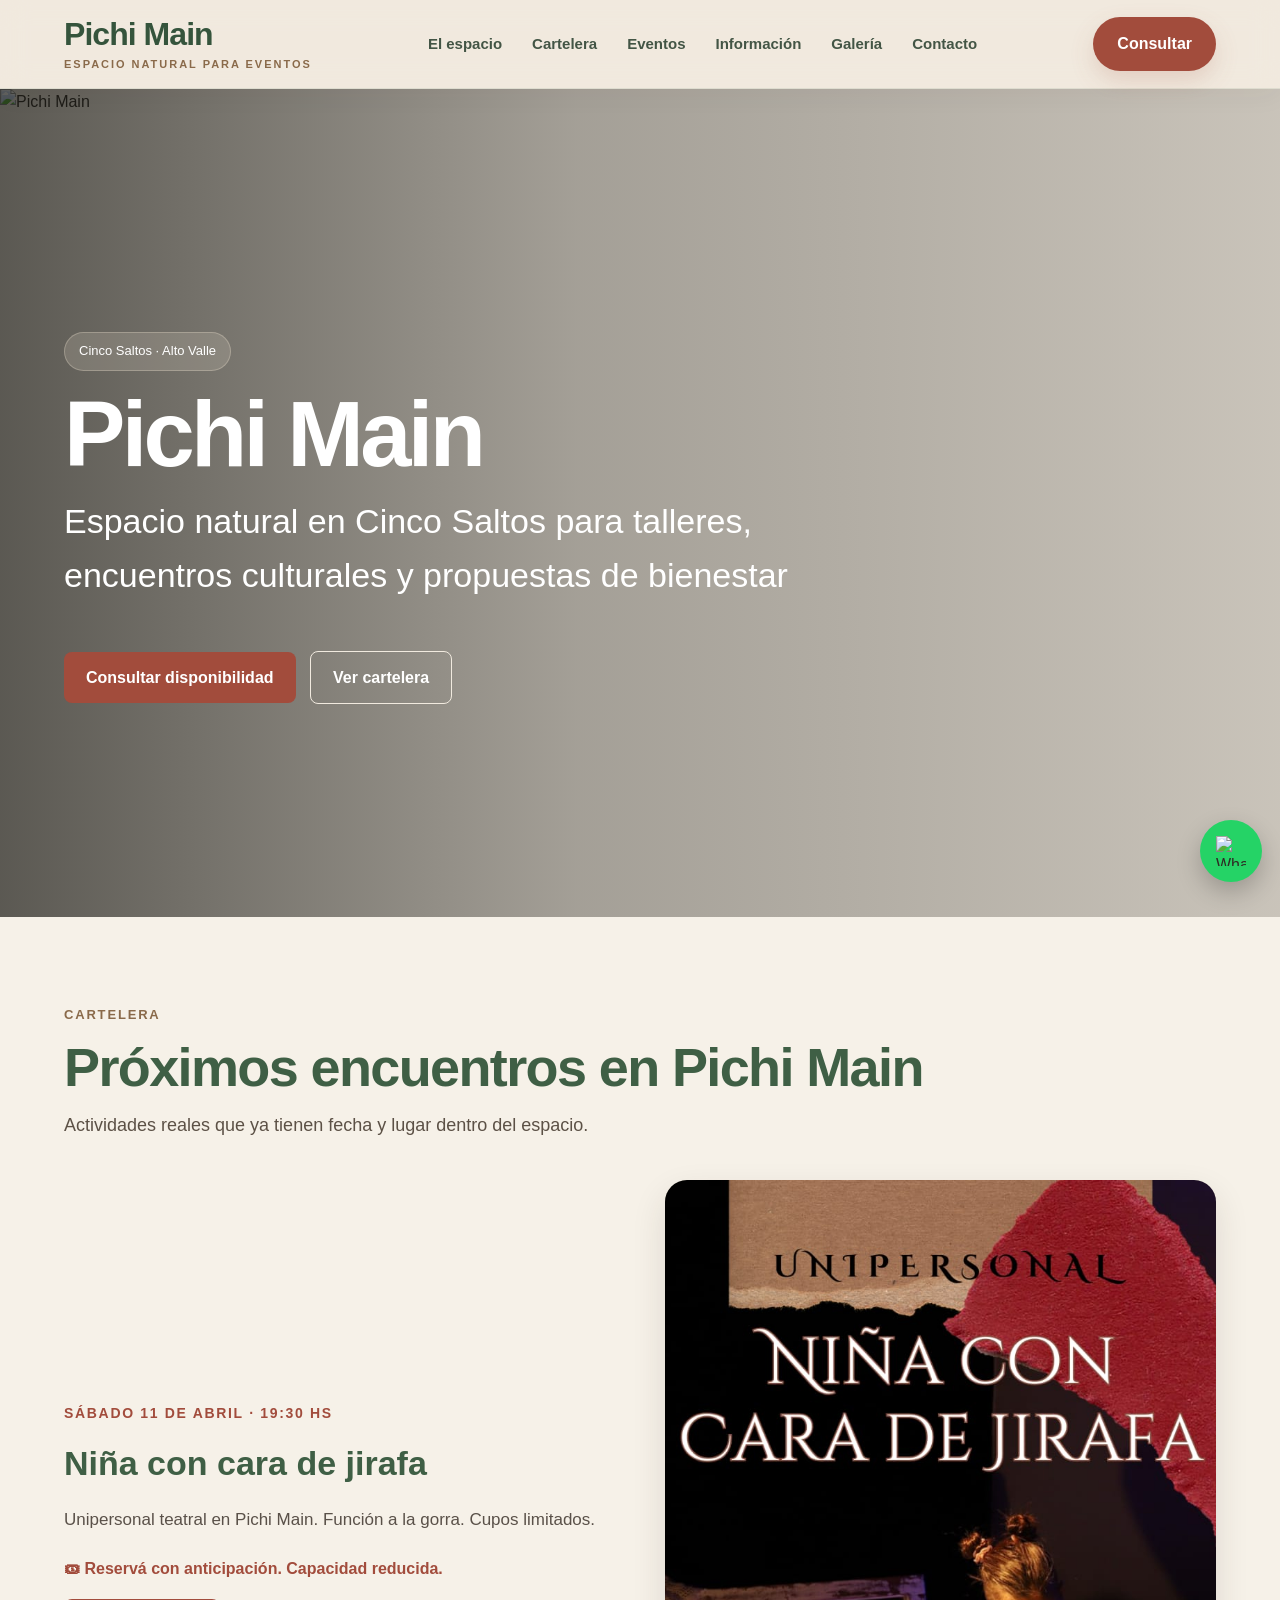
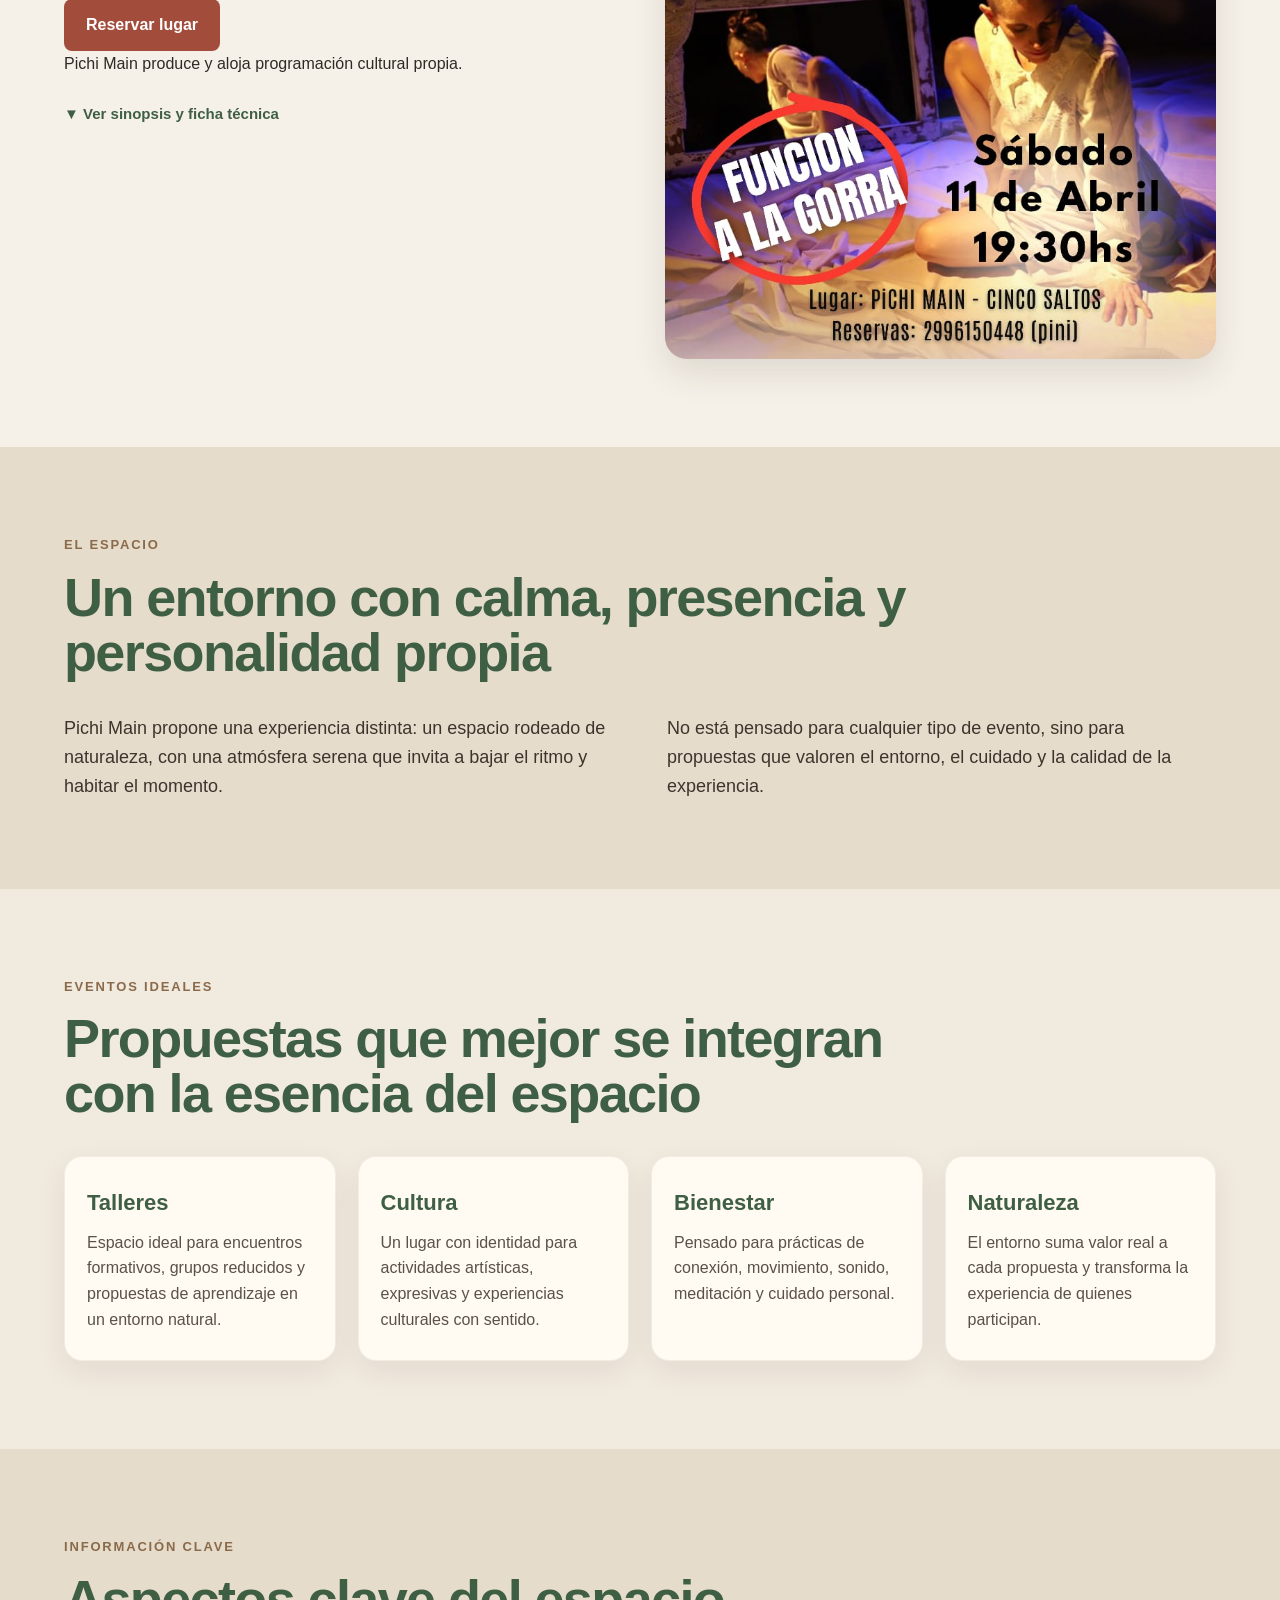
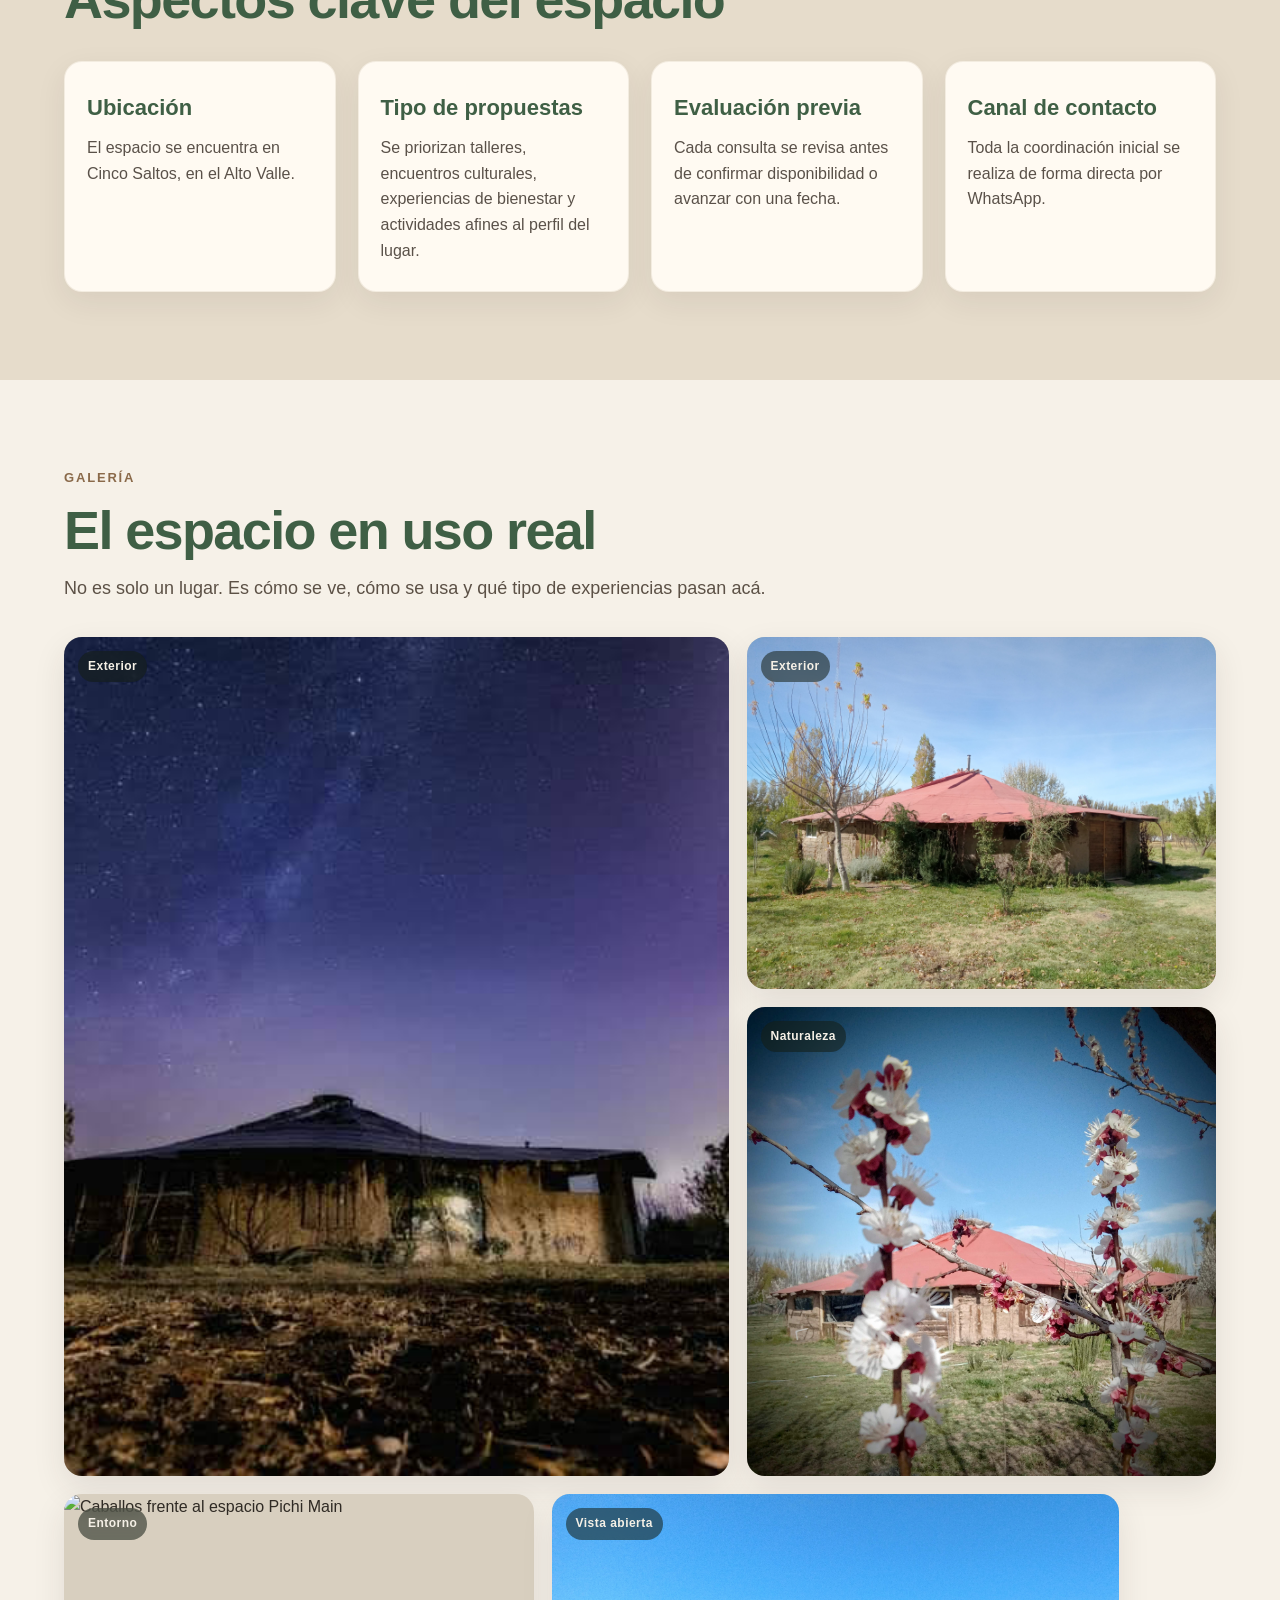
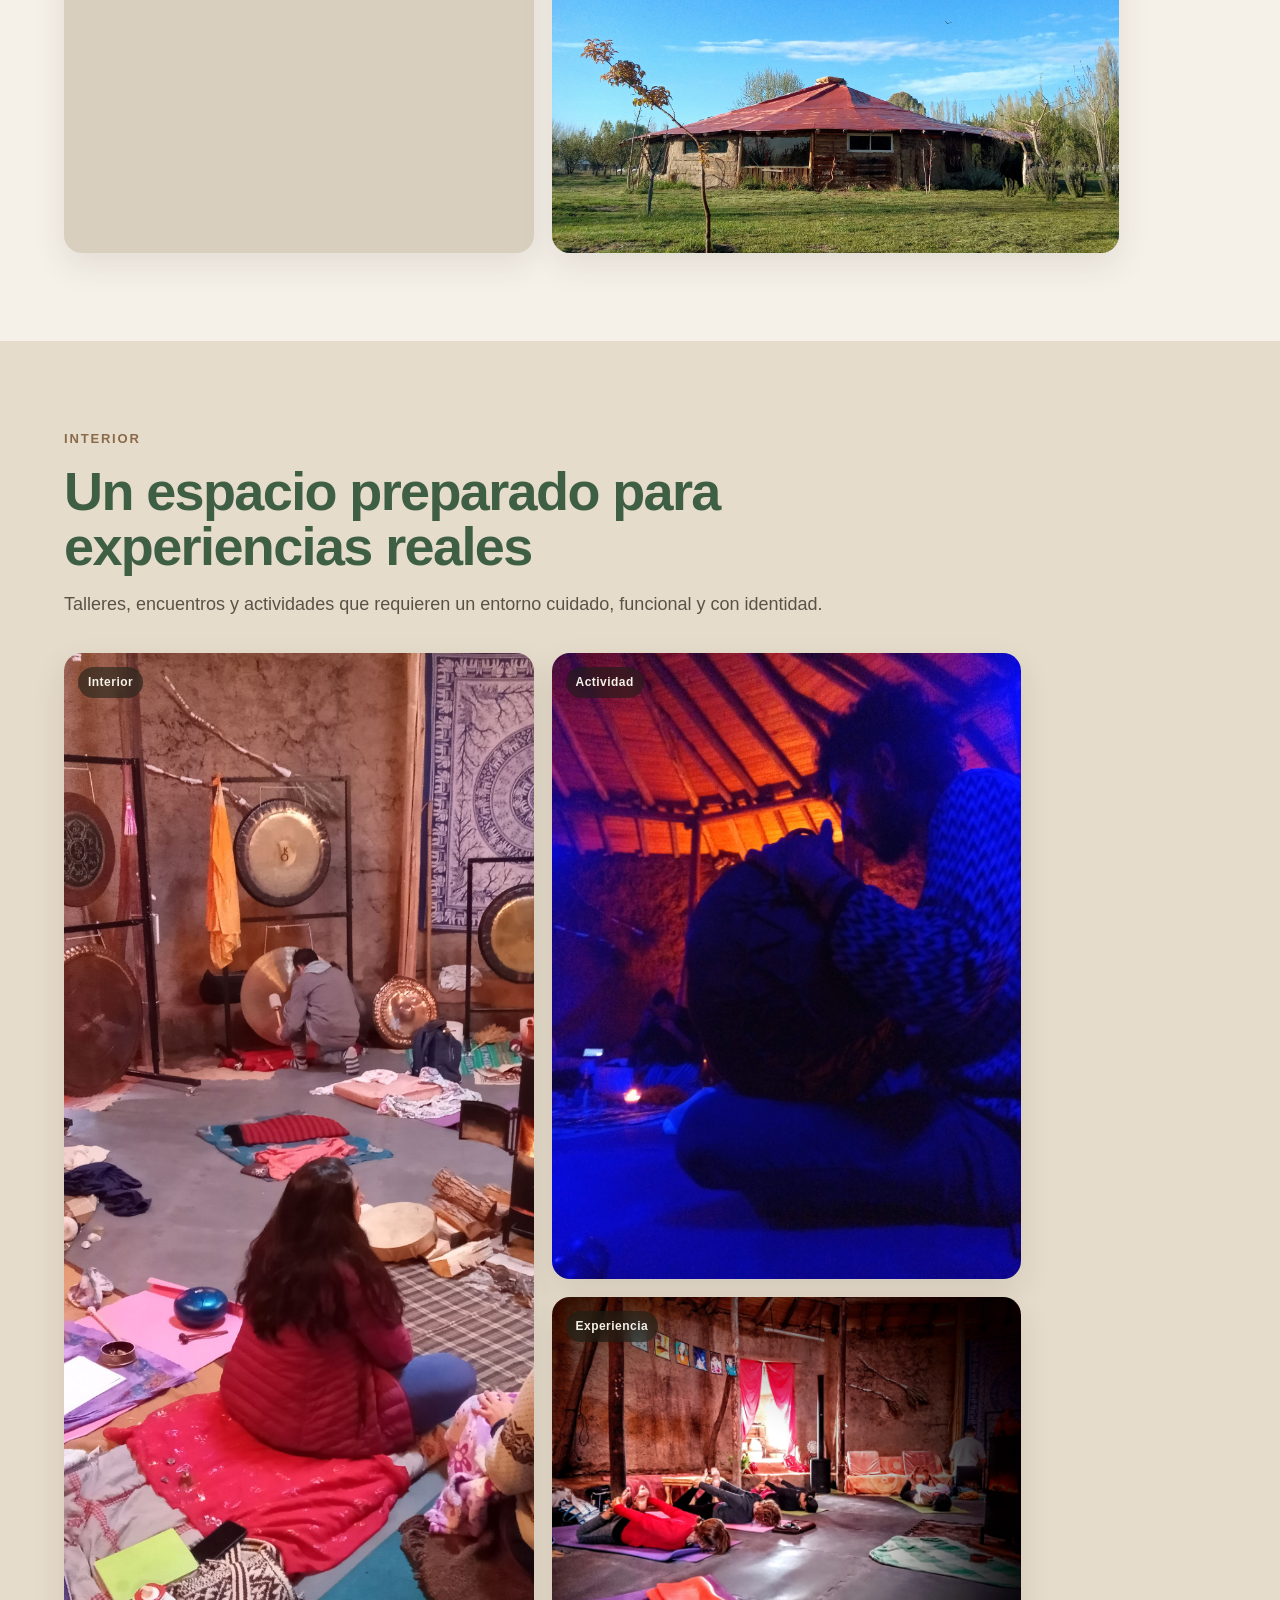
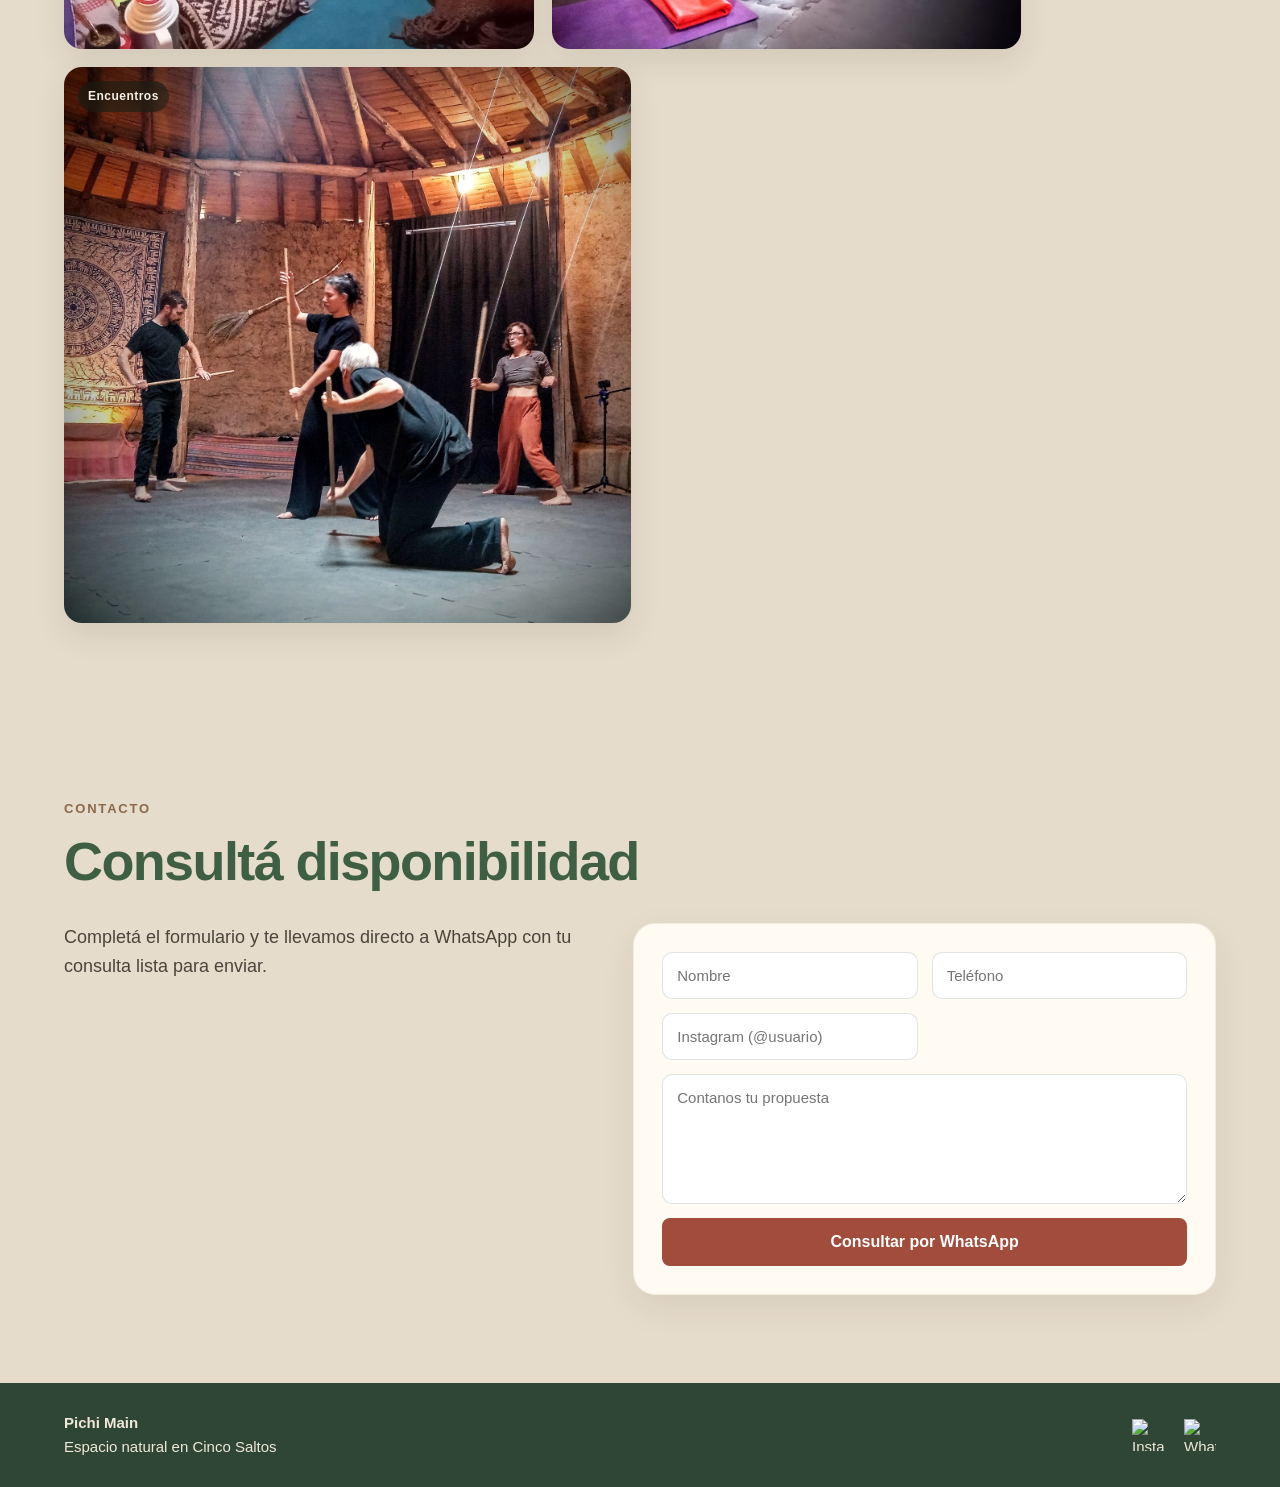
==== Pichi Web/index.html @ c2bfe23a "Add files via upload" ====
<!DOCTYPE html>
<html lang="es">
<head>
  <meta charset="UTF-8">
  <meta name="viewport" content="width=device-width, initial-scale=1.0">
  <title>Pichi Main | Espacio natural para eventos</title>
  <meta name="description" content="Pichi Main es un espacio natural en Cinco Saltos para talleres, encuentros culturales y propuestas de bienestar. Consultá disponibilidad por WhatsApp.">
  <link rel="stylesheet" href="style.css">
</head>
<body>

  <header class="nav">
    <div class="container nav-inner">
      <a href="#" class="brand-mark" aria-label="Ir al inicio de Pichi Main">
        <div class="logo">
          Pichi Main
          <span>Espacio natural para eventos</span>
        </div>
      </a>

      <nav class="menu">
        <a href="#espacio">El espacio</a>
        <a href="#cartelera">Cartelera</a>
        <a href="#eventos">Eventos</a>
        <a href="#info">Información</a>
        <a href="#galeria">Galería</a>
        <a href="#contacto">Contacto</a>
      </nav>

      <div class="nav-actions">
        <a href="#contacto" class="btn nav-cta">Consultar</a>

        <button class="menu-toggle" type="button" aria-label="Abrir menú" aria-expanded="false" aria-controls="mobileMenu">
          <span></span>
          <span></span>
          <span></span>
        </button>
      </div>
    </div>

    <div class="mobile-menu" id="mobileMenu">
      <div class="mobile-menu-inner container">
        <a href="#espacio">El espacio</a>
        <a href="#cartelera">Cartelera</a>
        <a href="#eventos">Eventos</a>
        <a href="#info">Información</a>
        <a href="#galeria">Galería</a>
        <a href="#contacto">Contacto</a>
        <a href="#contacto" class="mobile-menu-cta">Consultar disponibilidad</a>
      </div>
    </div>
  </header>

  <section class="hero-full">
    <img src="pics/pichi.jpg" alt="Pichi Main">
    <div class="hero-overlay"></div>

    <div class="hero-content container">
      <p class="hero-tag">Cinco Saltos · Alto Valle</p>
      <h1>Pichi Main</h1>
      <h2>Espacio natural en Cinco Saltos para talleres, encuentros culturales y propuestas de bienestar</h2>

      <div class="hero-buttons">
        <a href="#contacto" class="btn">Consultar disponibilidad</a>
        <a href="#cartelera" class="btn-outline">Ver cartelera</a>
      </div>
    </div>
  </section>

  <!-- CARTELERA -->

  <section id="cartelera" class="section section-gallery">
    <div class="container">
      <div class="section-head">
        <p class="eyebrow">Cartelera</p>
        <h2 class="section-title">Próximos encuentros en Pichi Main</h2>
        <p class="gallery-intro">
          Actividades reales que ya tienen fecha y lugar dentro del espacio.
        </p>
      </div>

      <div class="cartelera-evento">
        <div class="cartelera-info">

          <p class="cartelera-fecha">Sábado 11 de Abril · 19:30 hs</p>

          <h3 class="cartelera-titulo">
            Niña con cara de jirafa
          </h3>

          <p class="cartelera-descripcion">
            Unipersonal teatral en Pichi Main.
            Función a la gorra. Cupos limitados.
          </p>

          <p class="cartelera-urgencia">
            🎟 Reservá con anticipación. Capacidad reducida.
          </p>

          <a 
            href="https://wa.me/5492996150448?text=Hola%2C%20me%20gustar%C3%ADa%20reservar%20para%20la%20funci%C3%B3n%20de%20Ni%C3%B1a%20con%20cara%20de%20jirafa%20en%20Pichi%20Main%20el%2011%20de%20abril."
            target="_blank"
            class="btn btn-reserva"
          >
            Reservar lugar
          </a>

          <p class="cartelera-productor">
            Pichi Main produce y aloja programación cultural propia.
          </p>

          <div class="cartelera-extra">

            <button class="cartelera-toggle">
              ▼ Ver sinopsis y ficha técnica
            </button>

            <div class="cartelera-contenido">

              <p class="cartelera-frase">
                "Tengo cien espejos que son solo espejos, pero después tengo este espejo que él me regaló un día de lluvia y con este espejo puedo meter mi mano y dársela él"
              </p>

              <h4>Sinopsis</h4>
              <p>
                Ella recuerda. Recorre sus memorias de niñez y adolescencia. 
                Las palabras van tomando su cuerpo, los sentimientos se vuelven más profundos 
                y los hechos dolorosamente vivos.
              </p>

              <h4>Ficha técnica</h4>
              <ul>
                <li><strong>Actuación:</strong> Cintia Ullúa</li>
                <li><strong>Dramaturgia:</strong> Natalia Carmen Casielles</li>
                <li><strong>Dirección:</strong> Gustavo Urrutia</li>
                <li><strong>Diseño de maquillaje:</strong> María Lara Acosta</li>
                <li><strong>Fotografía:</strong> @wcastroveliz</li>
                <li><strong>Duración:</strong> 40 minutos</li>
                <li><strong>Género:</strong> Drama</li>
              </ul>

              <p class="cartelera-reconocimiento">
                Este espectáculo cuenta con el apoyo del Instituto Nacional del Teatro.
                Participó de la Fiesta del Teatro Rionegrino 2025 y del ciclo 
                La Escuela va al Teatro (Neuquén, 2024).
              </p>

            </div>
          </div>
        </div>

        <div class="cartelera-afiche">
          <img src="pics/nina-jirafa.jpeg" alt="Niña con cara de jirafa - Pichi Main">
        </div>
      </div>
    </div>
  </section>

  <!-- RESTO DEL SITIO SIN MODIFICACIONES -->

  <!-- (A partir de acá sigue EXACTAMENTE tu código original: espacio, eventos, info, galería, contacto, footer y scripts) -->

          
        </div>
      </div>
    </div>
  </section>

  <section id="espacio" class="section section-light">
    <div class="container">
      <div class="section-head">
        <p class="eyebrow">El espacio</p>
        <h2 class="section-title">Un entorno con calma, presencia y personalidad propia</h2>
      </div>

      <div class="two-col">
        <div>
          <p>
            Pichi Main propone una experiencia distinta: un espacio rodeado de naturaleza, con una atmósfera serena que invita a bajar el ritmo y habitar el momento.
          </p>
        </div>

        <div>
          <p>
            No está pensado para cualquier tipo de evento, sino para propuestas que valoren el entorno, el cuidado y la calidad de la experiencia.
          </p>
        </div>
      </div>
    </div>
  </section>

  <section id="eventos" class="section">
    <div class="container">
      <div class="section-head">
        <p class="eyebrow">Eventos ideales</p>
        <h2 class="section-title">Propuestas que mejor se integran con la esencia del espacio</h2>
      </div>

      <div class="cards">
        <div class="card">
          <h3>Talleres</h3>
          <p>Espacio ideal para encuentros formativos, grupos reducidos y propuestas de aprendizaje en un entorno natural.</p>
        </div>

        <div class="card">
          <h3>Cultura</h3>
          <p>Un lugar con identidad para actividades artísticas, expresivas y experiencias culturales con sentido.</p>
        </div>

        <div class="card">
          <h3>Bienestar</h3>
          <p>Pensado para prácticas de conexión, movimiento, sonido, meditación y cuidado personal.</p>
        </div>

        <div class="card">
          <h3>Naturaleza</h3>
          <p>El entorno suma valor real a cada propuesta y transforma la experiencia de quienes participan.</p>
        </div>
      </div>
    </div>
  </section>

  <section id="info" class="section section-light">
    <div class="container">
      <div class="section-head">
        <p class="eyebrow">Información clave</p>
        <h2 class="section-title">Aspectos clave del espacio</h2>
      </div>

      <div class="cards">
        <div class="card">
          <h3>Ubicación</h3>
          <p>El espacio se encuentra en Cinco Saltos, en el Alto Valle.</p>
        </div>

        <div class="card">
          <h3>Tipo de propuestas</h3>
          <p>Se priorizan talleres, encuentros culturales, experiencias de bienestar y actividades afines al perfil del lugar.</p>
        </div>

        <div class="card">
          <h3>Evaluación previa</h3>
          <p>Cada consulta se revisa antes de confirmar disponibilidad o avanzar con una fecha.</p>
        </div>

        <div class="card">
          <h3>Canal de contacto</h3>
          <p>Toda la coordinación inicial se realiza de forma directa por WhatsApp.</p>
        </div>
      </div>
    </div>
  </section>

  <section id="galeria" class="section section-gallery">
    <div class="container">
      <div class="section-head">
        <p class="eyebrow">Galería</p>
        <h2 class="section-title">El espacio en uso real</h2>
        <p class="gallery-intro">
          No es solo un lugar. Es cómo se ve, cómo se usa y qué tipo de experiencias pasan acá.
        </p>
      </div>

      <div class="gallery-grid">
        <figure class="gallery-item gallery-item-large">
          <span class="gallery-label">Exterior</span>
          <img src="pics/externanoche.jpg" alt="Vista nocturna de Pichi Main">
        </figure>

        <figure class="gallery-item">
          <span class="gallery-label">Exterior</span>
          <img src="pics/externalateral.jpg" alt="Vista exterior de día de Pichi Main">
        </figure>

        <figure class="gallery-item">
          <span class="gallery-label">Naturaleza</span>
          <img src="pics/externafloracion.jpg" alt="Flores y entorno natural de Pichi Main">
        </figure>

        <figure class="gallery-item">
          <span class="gallery-label">Entorno</span>
          <img src="pics/externacaballos.jpg" alt="Caballos frente al espacio Pichi Main">
        </figure>

        <figure class="gallery-item gallery-item-wide">
          <span class="gallery-label">Vista abierta</span>
          <img src="pics/externacielocentro.jpg" alt="Vista amplia exterior del espacio Pichi Main">
        </figure>
      </div>
    </div>
  </section>

  <section class="section section-light">
    <div class="container">
      <div class="section-head">
        <p class="eyebrow">Interior</p>
        <h2 class="section-title">Un espacio preparado para experiencias reales</h2>
        <p class="gallery-intro">
          Talleres, encuentros y actividades que requieren un entorno cuidado, funcional y con identidad.
        </p>
      </div>

      <div class="gallery-grid gallery-grid-interior">
        <figure class="gallery-item gallery-item-tall">
          <span class="gallery-label">Interior</span>
          <img src="pics/interiorgong.jpg" alt="Interior de Pichi Main con gong">
        </figure>

        <figure class="gallery-item">
          <span class="gallery-label">Actividad</span>
          <img src="pics/interiortambor.jpg" alt="Actividad grupal en el interior de Pichi Main">
        </figure>

        <figure class="gallery-item">
          <span class="gallery-label">Experiencia</span>
          <img src="pics/interioryoga.jpg" alt="Encuentro en el interior de Pichi Main">
        </figure>

        <figure class="gallery-item gallery-item-wide">
          <span class="gallery-label">Encuentros</span>
          <img src="pics/interiorteatro.jpg" alt="Actividad dentro de Pichi Main">
        </figure>
      </div>
    </div>
  </section>

  <section id="contacto" class="section section-light">
    <div class="container">
      <div class="section-head">
        <p class="eyebrow">Contacto</p>
        <h2 class="section-title">Consultá disponibilidad</h2>
      </div>

      <div class="form-section">
        <div class="form-text">
          <p>
            Completá el formulario y te llevamos directo a WhatsApp con tu consulta lista para enviar.
          </p>
        </div>

        <form id="form" class="contact-form">
          <input type="text" id="nombre" placeholder="Nombre" required>
          <input type="text" id="telefono" placeholder="Teléfono" required>
          <input type="text" id="instagram" placeholder="Instagram (@usuario)" required>

          <textarea id="mensaje" placeholder="Contanos tu propuesta" required></textarea>

          <button type="submit" class="btn btn-form">Consultar por WhatsApp</button>
        </form>
      </div>
    </div>
  </section>

  <footer class="footer">
    <div class="container footer-inner">
      <div>
        <strong>Pichi Main</strong><br>
        Espacio natural en Cinco Saltos
      </div>

      <div class="footer-icons">
        <a href="https://instagram.com/pichimain" target="_blank" rel="noopener noreferrer" aria-label="Instagram de Pichi Main">
          <img src="https://cdn-icons-png.flaticon.com/512/2111/2111463.png" alt="Instagram">
        </a>

        <a href="https://wa.me/5492996726460" target="_blank" rel="noopener noreferrer" aria-label="WhatsApp de Pichi Main">
          <img src="https://cdn-icons-png.flaticon.com/512/733/733585.png" alt="WhatsApp">
        </a>
      </div>
    </div>
  </footer>

  <a
    href="https://wa.me/5492996726460?text=Hola%2C%20quiero%20consultar%20disponibilidad%20de%20Pichi%20Main"
    class="whatsapp-float"
    target="_blank"
    rel="noopener noreferrer"
    aria-label="Abrir WhatsApp"
  >
    <img src="https://cdn-icons-png.flaticon.com/512/733/733585.png" alt="WhatsApp">
  </a>

  <script>
    const nav = document.querySelector(".nav");
    const menuToggle = document.querySelector(".menu-toggle");
    const mobileMenu = document.querySelector(".mobile-menu");
    const mobileLinks = document.querySelectorAll(".mobile-menu a");

    function closeMobileMenu() {
      document.body.classList.remove("menu-open");
      menuToggle.classList.remove("active");
      mobileMenu.classList.remove("open");
      menuToggle.setAttribute("aria-expanded", "false");
    }

    function openMobileMenu() {
      document.body.classList.add("menu-open");
      menuToggle.classList.add("active");
      mobileMenu.classList.add("open");
      menuToggle.setAttribute("aria-expanded", "true");
    }

    menuToggle.addEventListener("click", function() {
      if (mobileMenu.classList.contains("open")) {
        closeMobileMenu();
      } else {
        openMobileMenu();
      }
    });

    mobileLinks.forEach(link => {
      link.addEventListener("click", closeMobileMenu);
    });

    document.querySelectorAll('a[href^="#"]').forEach(anchor => {
      anchor.addEventListener("click", function(e) {
        const targetId = this.getAttribute("href");
        if (!targetId || targetId === "#") return;

        const target = document.querySelector(targetId);
        if (!target) return;

        e.preventDefault();

        const navHeight = nav ? nav.offsetHeight : 0;
        const extraOffset = 18;
        const targetPosition = target.getBoundingClientRect().top + window.pageYOffset - navHeight - extraOffset;

        window.scrollTo({
          top: targetPosition,
          behavior: "smooth"
        });
      });
    });

    window.addEventListener("resize", function() {
      if (window.innerWidth > 980) {
        closeMobileMenu();
      }
    });

    document.getElementById("form").addEventListener("submit", function(e) {
      e.preventDefault();

      const nombre = document.getElementById("nombre").value.trim();
      const telefono = document.getElementById("telefono").value.trim();
      const instagram = document.getElementById("instagram").value.trim();
      const mensaje = document.getElementById("mensaje").value.trim();

      if (instagram === "") {
        alert("El Instagram es obligatorio");
        return;
      }

      const data =
        "Hola, quiero consultar disponibilidad de Pichi Main.%0A%0A" +
        "Nombre: " + nombre + "%0A" +
        "Teléfono: " + telefono + "%0A" +
        "Instagram: " + instagram + "%0A" +
        "Propuesta: " + mensaje;

      window.open("https://wa.me/5492996726460?text=" + data, "_blank");
    });
    
  </script>
<script>
  const toggle = document.querySelector(".cartelera-toggle");
  const contenido = document.querySelector(".cartelera-contenido");

  toggle.addEventListener("click", function() {
    if (contenido.style.display === "block") {
      contenido.style.display = "none";
      toggle.textContent = "▼ Ver sinopsis y ficha técnica";
    } else {
      contenido.style.display = "block";
      toggle.textContent = "▲ Ocultar información";
    }
  });
</script>
</body>
</html>
---- Pichi Web/style.css ----
* {
  margin: 0;
  padding: 0;
  box-sizing: border-box;
}

html {
  scroll-behavior: auto;
}

body {
  font-family: Arial, Helvetica, sans-serif;
  background-color: #f1eadf;
  color: #2f2a24;
  line-height: 1.6;
}

body.menu-open {
  overflow: hidden;
}

img {
  max-width: 100%;
  display: block;
}

a {
  text-decoration: none;
  color: inherit;
}

section[id] {
  scroll-margin-top: 110px;
}

.container {
  width: 90%;
  max-width: 1180px;
  margin: 0 auto;
}

.nav {
  position: sticky;
  top: 0;
  z-index: 1000;
  background: rgba(241, 234, 223, 0.82);
  backdrop-filter: blur(14px);
  border-bottom: 1px solid rgba(63, 95, 69, 0.10);
  box-shadow: 0 8px 24px rgba(47, 42, 36, 0.04);
}

.nav-inner {
  min-height: 88px;
  display: grid;
  grid-template-columns: auto 1fr auto;
  align-items: center;
  gap: 32px;
}

.brand-mark {
  display: inline-flex;
  align-items: center;
}

.logo {
  font-size: 32px;
  font-weight: 700;
  color: #35543c;
  line-height: 0.96;
  letter-spacing: -0.03em;
}

.logo span {
  display: block;
  font-size: 11px;
  color: #8a6a4a;
  font-weight: 600;
  margin-top: 9px;
  letter-spacing: 0.18em;
  text-transform: uppercase;
}

.menu {
  display: flex;
  justify-content: center;
  gap: 30px;
  font-size: 15px;
  font-weight: 600;
  color: #435545;
}

.menu a {
  position: relative;
  padding: 8px 0;
  transition: color 0.2s ease;
}

.menu a::after {
  content: "";
  position: absolute;
  left: 0;
  bottom: -2px;
  width: 100%;
  height: 2px;
  background: #a24c3c;
  transform: scaleX(0);
  transform-origin: center;
  transition: transform 0.22s ease;
}

.menu a:hover {
  color: #a24c3c;
}

.menu a:hover::after {
  transform: scaleX(1);
}

.nav-actions {
  display: flex;
  align-items: center;
  gap: 14px;
}

.btn {
  display: inline-block;
  background: #a24c3c;
  color: #ffffff;
  padding: 13px 22px;
  border-radius: 8px;
  font-weight: 700;
  transition: 0.25s ease;
}

.btn:hover {
  background: #8d4032;
}

.nav-cta {
  padding: 14px 24px;
  border-radius: 999px;
  box-shadow: 0 10px 24px rgba(162, 76, 60, 0.18);
}

.menu-toggle {
  display: none;
  width: 48px;
  height: 48px;
  border: 1px solid rgba(63, 95, 69, 0.14);
  background: rgba(255, 250, 242, 0.8);
  border-radius: 14px;
  cursor: pointer;
  padding: 0;
  align-items: center;
  justify-content: center;
  flex-direction: column;
  gap: 5px;
}

.menu-toggle span {
  width: 20px;
  height: 2px;
  background: #35543c;
  border-radius: 999px;
  transition: transform 0.22s ease, opacity 0.22s ease;
}

.menu-toggle.active span:nth-child(1) {
  transform: translateY(7px) rotate(45deg);
}

.menu-toggle.active span:nth-child(2) {
  opacity: 0;
}

.menu-toggle.active span:nth-child(3) {
  transform: translateY(-7px) rotate(-45deg);
}

.mobile-menu {
  display: none;
}

.hero-full {
  position: relative;
  min-height: 92vh;
  display: flex;
  align-items: stretch;
  overflow: hidden;
}

.hero-full img {
  position: absolute;
  inset: 0;
  width: 100%;
  height: 100%;
  object-fit: cover;
}

.hero-overlay {
  position: absolute;
  inset: 0;
  background:
    linear-gradient(90deg, rgba(20, 20, 16, 0.68) 0%, rgba(20, 20, 16, 0.35) 45%, rgba(20, 20, 16, 0.18) 100%);
}

.hero-content {
  position: relative;
  z-index: 2;
  display: flex;
  flex-direction: column;
  justify-content: center;
  padding: 120px 0 90px;
  color: #ffffff;
}

.hero-tag {
  display: inline-block;
  background: rgba(230, 220, 203, 0.18);
  border: 1px solid rgba(230, 220, 203, 0.32);
  padding: 8px 14px;
  border-radius: 999px;
  font-size: 13px;
  margin-bottom: 20px;
  max-width: fit-content;
}

.hero-content h1 {
  font-size: clamp(48px, 9vw, 92px);
  line-height: 0.95;
  margin-bottom: 16px;
  letter-spacing: -0.04em;
}

.hero-content h2 {
  font-size: clamp(22px, 3.5vw, 34px);
  font-weight: 500;
  max-width: 760px;
  margin-bottom: 18px;
}

.hero-buttons {
  margin-top: 30px;
}

.btn-outline {
  display: inline-block;
  border: 1.5px solid #f1eadf;
  color: #ffffff;
  padding: 13px 22px;
  border-radius: 8px;
  font-weight: 700;
  transition: 0.25s ease;
  margin-left: 10px;
}

.btn-outline:hover {
  background: rgba(255, 255, 255, 0.12);
}

.section {
  padding: 88px 0;
}

.section-light {
  background: #e6dccb;
}

.section-gallery {
  background: #f6f1e8;
}

.section-head {
  margin-bottom: 34px;
}

.eyebrow {
  color: #8a6a4a;
  font-size: 13px;
  font-weight: 700;
  text-transform: uppercase;
  letter-spacing: 0.14em;
  margin-bottom: 14px;
}

.section-title {
  font-size: clamp(32px, 5vw, 54px);
  line-height: 1.02;
  letter-spacing: -0.03em;
  color: #3f5f45;
  max-width: 900px;
}

.two-col {
  display: grid;
  grid-template-columns: 1fr 1fr;
  gap: 54px;
  align-items: start;
}

.two-col p {
  font-size: 18px;
  color: #3f342d;
}

.gallery-intro {
  max-width: 820px;
  font-size: 18px;
  color: #5c5146;
  margin-top: 16px;
}

.cards {
  display: grid;
  grid-template-columns: repeat(4, 1fr);
  gap: 22px;
}

.card {
  background: #fffaf2;
  border-radius: 18px;
  padding: 28px 22px;
  box-shadow: 0 10px 30px rgba(47, 42, 36, 0.08);
  border: 1px solid rgba(138, 106, 74, 0.10);
}

.card h3 {
  font-size: 22px;
  color: #3f5f45;
  margin-bottom: 10px;
}

.card p {
  color: #5a5149;
  font-size: 16px;
}

.gallery-grid {
  display: grid;
  grid-template-columns: repeat(12, 1fr);
  gap: 18px;
}

.gallery-item {
  position: relative;
  overflow: hidden;
  border-radius: 18px;
  background: #d8cfbf;
  box-shadow: 0 12px 32px rgba(47, 42, 36, 0.10);
}

.gallery-item img {
  width: 100%;
  height: 100%;
  object-fit: cover;
  transition: transform 0.4s ease, filter 0.3s ease;
}

.gallery-item:hover img {
  transform: scale(1.05);
  filter: brightness(0.85);
}

.gallery-item::after {
  content: "";
  position: absolute;
  inset: 0;
  background: linear-gradient(180deg, rgba(0, 0, 0, 0) 40%, rgba(0, 0, 0, 0.25) 100%);
  opacity: 0;
  transition: opacity 0.3s ease;
}

.gallery-item:hover::after {
  opacity: 1;
}

.gallery-label {
  position: absolute;
  top: 14px;
  left: 14px;
  background: rgba(20, 30, 20, 0.55);
  backdrop-filter: blur(6px);
  color: #f5f0e6;
  font-size: 12px;
  font-weight: 600;
  padding: 6px 10px;
  border-radius: 999px;
  letter-spacing: 0.04em;
  z-index: 2;
}

.gallery-item-large {
  grid-column: span 7;
  grid-row: span 2;
  min-height: 520px;
}

.gallery-item-wide {
  grid-column: span 6;
  min-height: 280px;
}

.gallery-item-tall {
  grid-column: span 5;
  grid-row: span 2;
  min-height: 520px;
}

.gallery-grid > .gallery-item:not(.gallery-item-large):not(.gallery-item-wide):not(.gallery-item-tall) {
  grid-column: span 5;
  min-height: 250px;
}

.form-section {
  display: grid;
  grid-template-columns: 0.95fr 1.05fr;
  gap: 42px;
  align-items: start;
}

.form-text p {
  font-size: 18px;
  color: #4c433b;
}

.contact-form {
  background: #fffaf2;
  padding: 28px;
  border-radius: 22px;
  box-shadow: 0 12px 34px rgba(47, 42, 36, 0.08);
  border: 1px solid rgba(138, 106, 74, 0.10);
  display: grid;
  grid-template-columns: 1fr 1fr;
  gap: 14px;
}

.contact-form input,
.contact-form textarea {
  width: 100%;
  border: 1px solid rgba(63, 95, 69, 0.16);
  background: #ffffff;
  color: #2f2a24;
  border-radius: 10px;
  padding: 14px 14px;
  font-size: 15px;
  font-family: inherit;
  outline: none;
}

.contact-form input:focus,
.contact-form textarea:focus {
  border-color: #a24c3c;
}

.contact-form textarea {
  min-height: 130px;
  resize: vertical;
  grid-column: 1 / -1;
}

.btn-form {
  border: none;
  cursor: pointer;
  grid-column: 1 / -1;
  width: 100%;
  padding: 15px 20px;
  font-size: 16px;
}

.footer {
  background: #2f4634;
  color: #f0e8d9;
  padding: 28px 0;
}

.footer-inner {
  display: flex;
  justify-content: space-between;
  gap: 24px;
  font-size: 15px;
}

.footer-icons {
  display: flex;
  gap: 20px;
  align-items: center;
}

.footer-icons img {
  width: 32px;
  height: 32px;
  transition: 0.2s;
}

.footer-icons img:hover {
  transform: scale(1.1);
}

.whatsapp-float {
  position: fixed;
  right: 18px;
  bottom: 18px;
  width: 62px;
  height: 62px;
  border-radius: 50%;
  background: #25d366;
  display: flex;
  align-items: center;
  justify-content: center;
  box-shadow: 0 10px 25px rgba(0, 0, 0, 0.22);
  z-index: 1200;
  transition: transform 0.2s ease, box-shadow 0.2s ease;
}

.whatsapp-float:hover {
  transform: scale(1.08);
  box-shadow: 0 14px 30px rgba(0, 0, 0, 0.28);
}

.whatsapp-float img {
  width: 30px;
  height: 30px;
}

@media (max-width: 980px) {
  .nav-inner {
    grid-template-columns: 1fr auto;
    min-height: 84px;
    gap: 20px;
  }

  .menu {
    display: none;
  }

  .menu-toggle {
    display: inline-flex;
  }

  .mobile-menu {
    display: block;
    max-height: 0;
    overflow: hidden;
    background: linear-gradient(180deg, rgba(246, 241, 232, 0.99) 0%, rgba(230, 220, 203, 0.99) 100%);
    border-top: 1px solid rgba(63, 95, 69, 0.08);
    transition: max-height 0.28s ease;
  }

  .mobile-menu.open {
    max-height: 420px;
  }

  .mobile-menu-inner {
    padding: 18px 0 24px;
    display: grid;
    gap: 10px;
  }

  .mobile-menu a {
    font-size: 17px;
    font-weight: 600;
    color: #3f5f45;
    padding: 12px 0;
    border-bottom: 1px solid rgba(138, 106, 74, 0.12);
  }

  .mobile-menu .mobile-menu-cta {
    display: block;
    margin-top: 18px;
    padding: 18px 20px;
    border: none;
    border-radius: 18px;
    background: #35543c;
    color: #f7f2e8;
    text-align: center;
    font-size: 17px;
    font-weight: 700;
    line-height: 1.2;
    letter-spacing: 0.01em;
    box-shadow: 0 12px 28px rgba(53, 84, 60, 0.24);
  }

  .mobile-menu .mobile-menu-cta:hover {
    background: #2f4634;
    color: #f7f2e8;
  }

  .two-col,
  .form-section {
    grid-template-columns: 1fr;
  }

  .cards {
    grid-template-columns: 1fr 1fr;
  }

  .hero-content {
    padding: 110px 0 80px;
  }

  .gallery-grid {
    grid-template-columns: repeat(2, 1fr);
  }

  .gallery-item,
  .gallery-item-large,
  .gallery-item-wide,
  .gallery-item-tall,
  .gallery-grid > .gallery-item:not(.gallery-item-large):not(.gallery-item-wide):not(.gallery-item-tall) {
    grid-column: span 1;
    grid-row: span 1;
    min-height: 280px;
  }
}

@media (max-width: 680px) {
  section[id] {
    scroll-margin-top: 92px;
  }

  .nav {
    background: rgba(241, 234, 223, 0.9);
  }

  .nav-inner {
    min-height: 76px;
    grid-template-columns: 1fr auto;
    gap: 16px;
  }

  .logo {
    font-size: 26px;
  }

  .logo span {
    font-size: 10px;
    letter-spacing: 0.14em;
    margin-top: 7px;
  }

  .nav-cta {
    display: none;
  }

  .menu-toggle {
    width: 46px;
    height: 46px;
    border-radius: 12px;
  }

  .btn {
    padding: 12px 18px;
  }

  .btn-outline {
    margin-left: 0;
    margin-top: 10px;
  }

  .hero-full {
    min-height: 88vh;
  }

  .hero-overlay {
    background:
      linear-gradient(180deg, rgba(20, 20, 16, 0.55) 0%, rgba(20, 20, 16, 0.45) 45%, rgba(20, 20, 16, 0.62) 100%);
  }

  .hero-content {
    padding: 120px 0 60px;
  }

  .section {
    padding: 68px 0;
  }

  .section-head {
    margin-bottom: 28px;
  }

  .cards,
  .contact-form,
  .gallery-grid {
    grid-template-columns: 1fr;
  }

  .footer-inner {
    flex-direction: column;
  }

  .whatsapp-float {
    width: 58px;
    height: 58px;
    right: 14px;
    bottom: 14px;
  }

  .whatsapp-float img {
    width: 28px;
    height: 28px;
  }

  .gallery-item,
  .gallery-item-large,
  .gallery-item-wide,
  .gallery-item-tall,
  .gallery-grid > .gallery-item:not(.gallery-item-large):not(.gallery-item-wide):not(.gallery-item-tall) {
    min-height: 240px;
  }
}
/* =========================
   CARTELERA
========================= */

.cartelera-evento {
  display: grid;
  grid-template-columns: 1fr 1fr;
  gap: 50px;
  align-items: center;
  margin-top: 40px;
}

.cartelera-fecha {
  font-size: 14px;
  font-weight: 700;
  color: #a24c3c;
  margin-bottom: 12px;
  letter-spacing: 0.12em;
  text-transform: uppercase;
}

.cartelera-titulo {
  font-size: 34px;
  color: #3f5f45;
  margin-bottom: 16px;
}

.cartelera-descripcion {
  font-size: 17px;
  color: #5a5149;
  margin-bottom: 22px;
}

.cartelera-afiche {
  background: #d8cfbf;
  border-radius: 22px;
  min-height: 360px;
  display: flex;
  align-items: center;
  justify-content: center;
  overflow: hidden;
  box-shadow: 0 14px 34px rgba(47, 42, 36, 0.12);
}

.cartelera-afiche img {
  width: 100%;
  height: 100%;
  object-fit: cover;
}

.cartelera-placeholder {
  color: #6b6156;
  font-weight: 600;
  font-size: 15px;
  letter-spacing: 0.08em;
}

/* Responsive cartelera */

@media (max-width: 980px) {
  .cartelera-evento {
    grid-template-columns: 1fr;
  }
}

@media (max-width: 680px) {
  .cartelera-afiche {
    min-height: 280px;
  }
}
/* =========================
   MEJORAS CARTELERA
========================= */

.cartelera-urgencia {
  margin-bottom: 18px;
  font-weight: 700;
  color: #a24c3c;
}

/* Animación suave */

.cartelera-evento {
  opacity: 0;
  transform: translateY(30px);
  animation: carteleraFade 0.6s ease forwards;
  animation-delay: 0.2s;
}

@keyframes carteleraFade {
  to {
    opacity: 1;
    transform: translateY(0);
  }
}

/* Mobile: afiche primero */

@media (max-width: 980px) {
  .cartelera-evento {
    display: flex;
    flex-direction: column;
  }

  .cartelera-afiche {
    order: -1;
    margin-bottom: 25px;
  }
}
/* =========================
   CARTELERA EXTRA
========================= */

.cartelera-extra {
  margin-top: 25px;
}

.cartelera-toggle {
  background: none;
  border: none;
  color: #3f5f45;
  font-weight: 700;
  cursor: pointer;
  font-size: 15px;
  padding: 0;
  margin-bottom: 15px;
}

.cartelera-toggle:hover {
  color: #a24c3c;
}

.cartelera-contenido {
  display: none;
  margin-top: 10px;
  color: #4c433b;
  font-size: 15px;
  line-height: 1.6;
}

.cartelera-contenido h4 {
  margin-top: 20px;
  margin-bottom: 8px;
  color: #3f5f45;
}

.cartelera-contenido ul {
  padding-left: 18px;
  margin-bottom: 12px;
}

.cartelera-frase {
  font-style: italic;
  margin-bottom: 15px;
  color: #5a5149;
}

.cartelera-reconocimiento {
  margin-top: 15px;
  font-size: 14px;
  color: #6b6156;
}
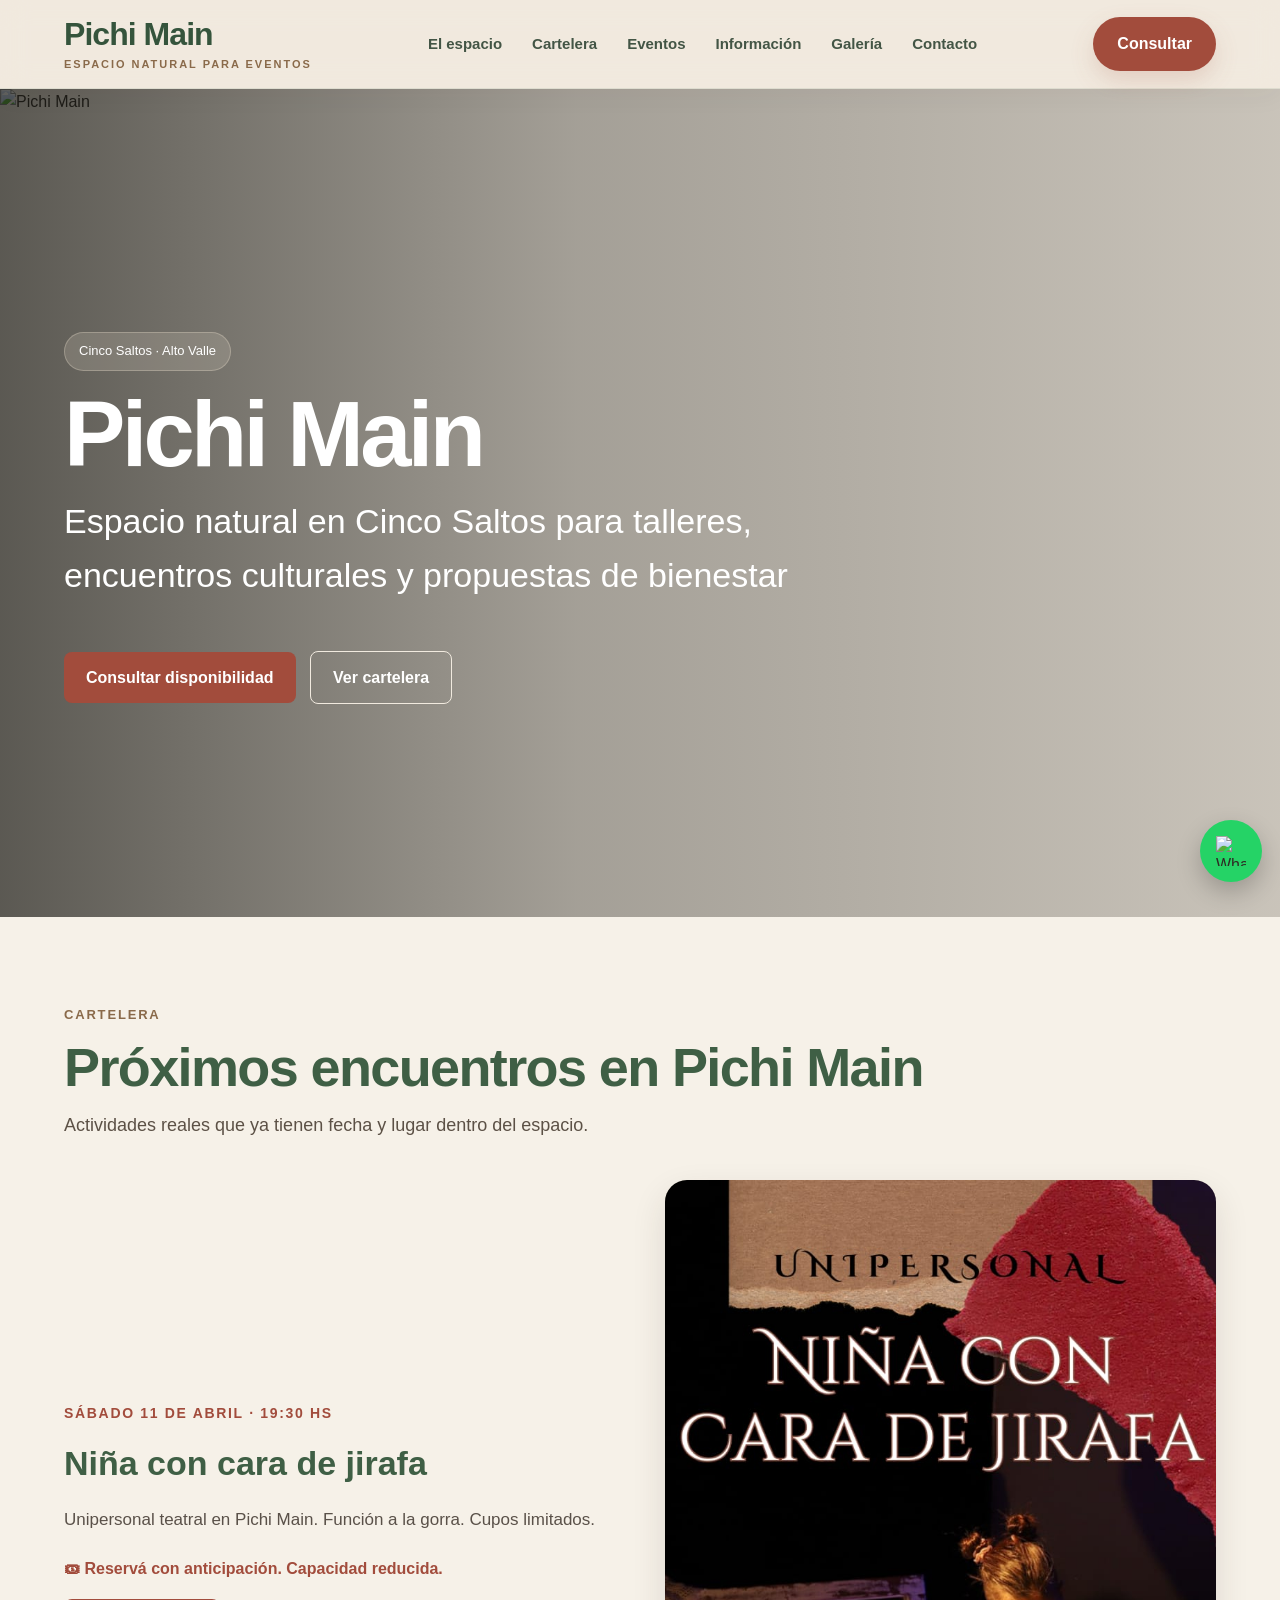
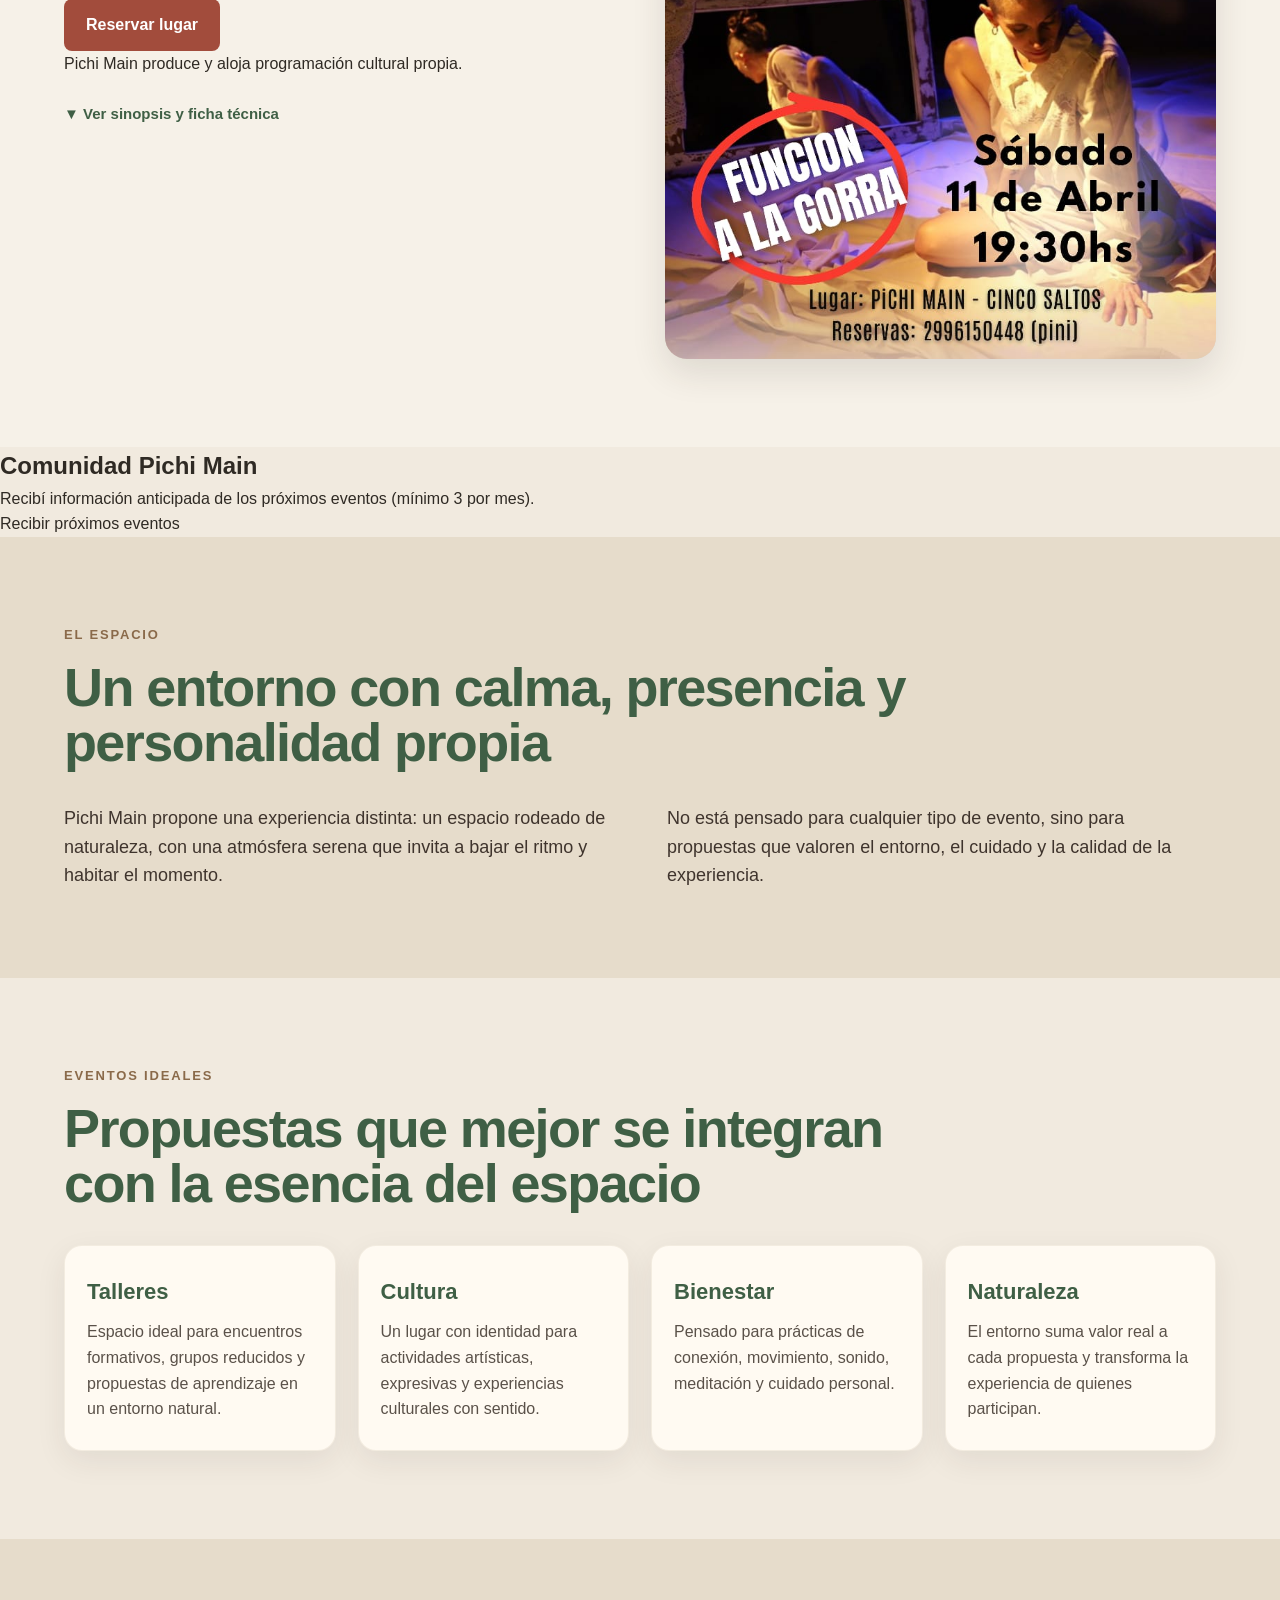
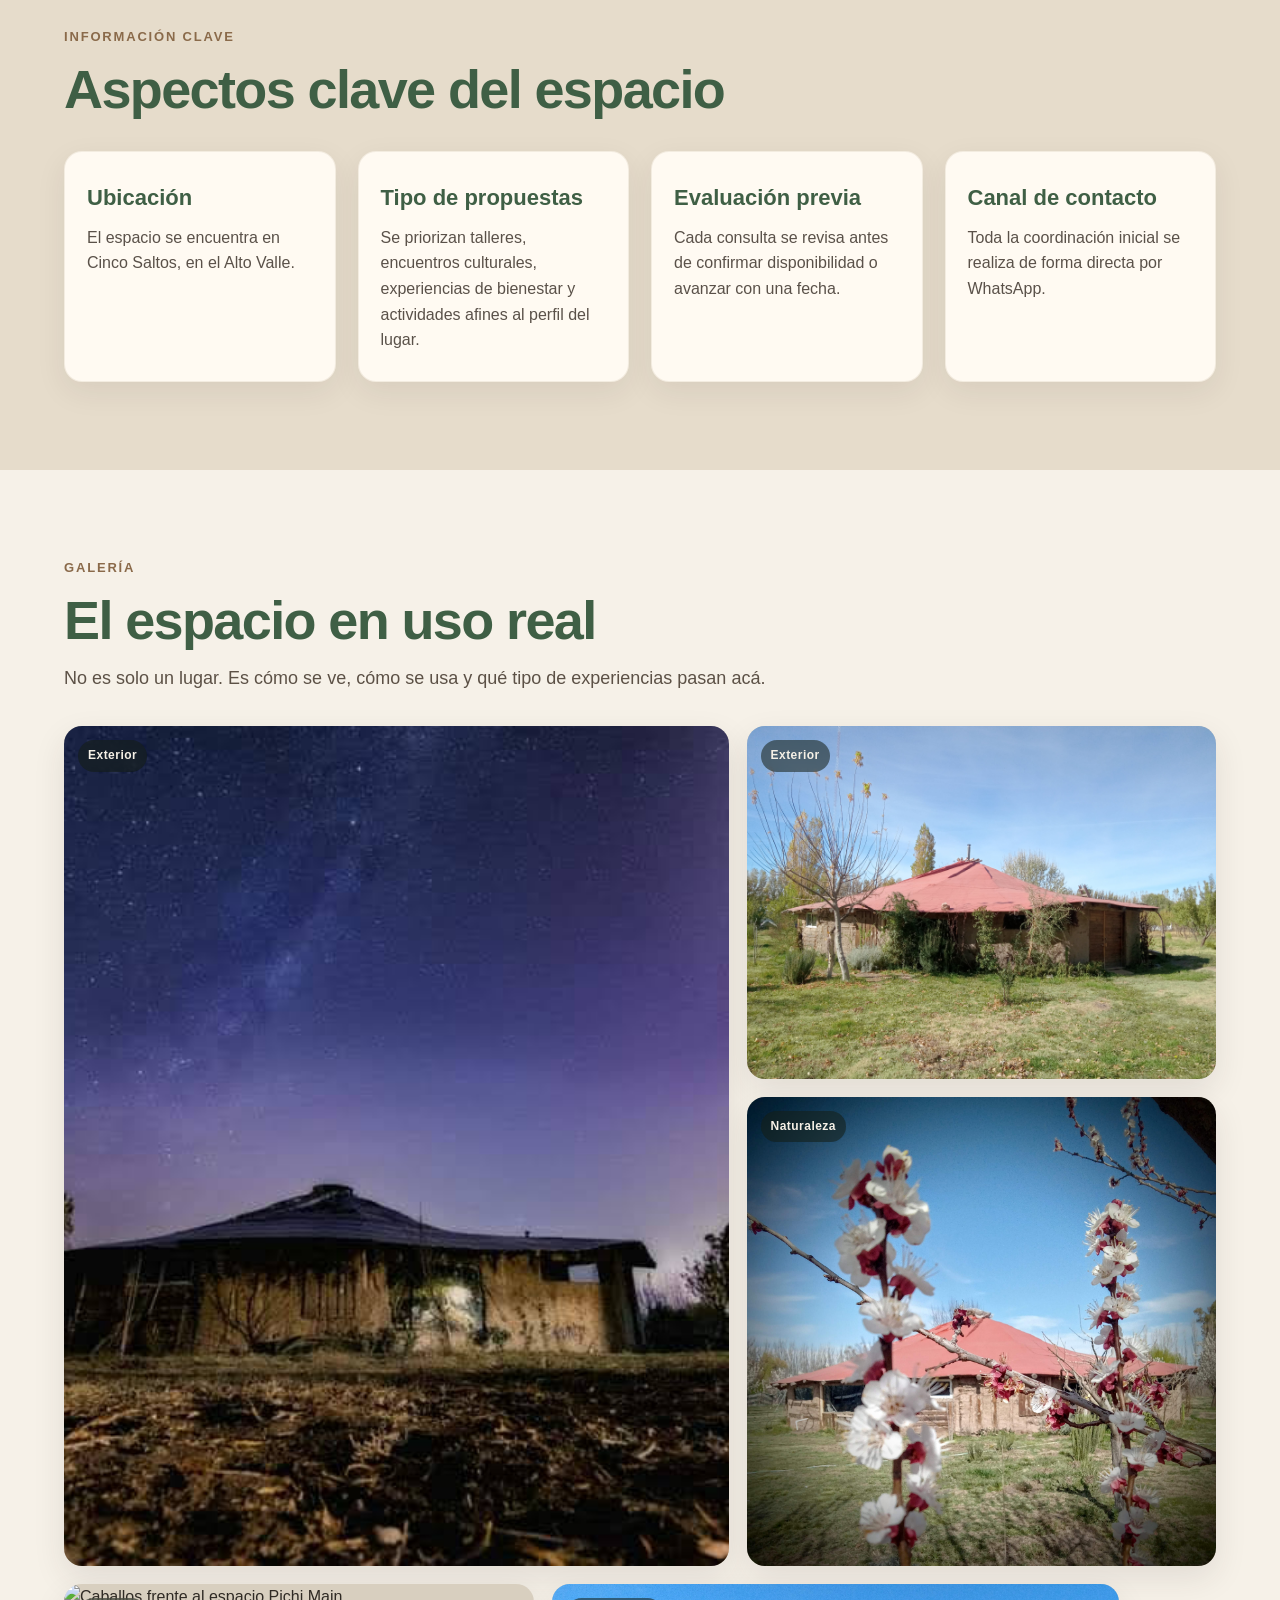
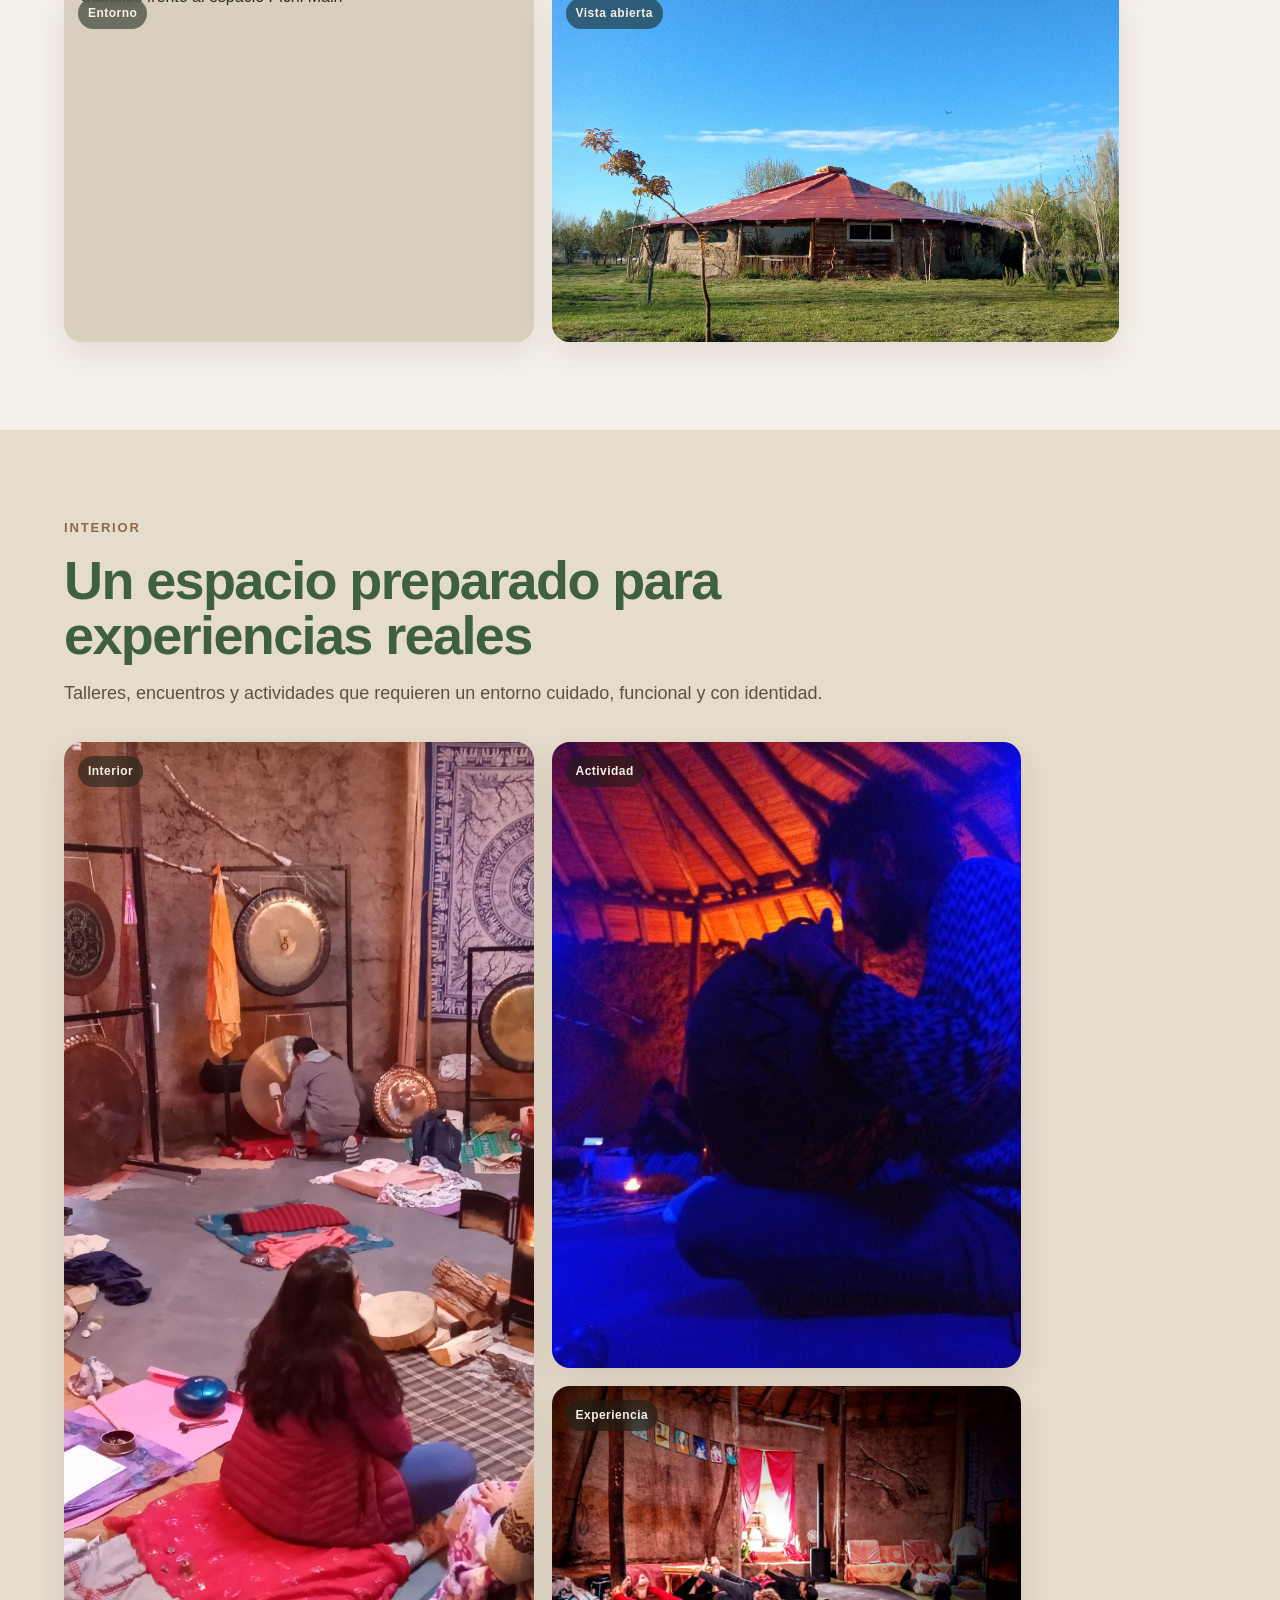
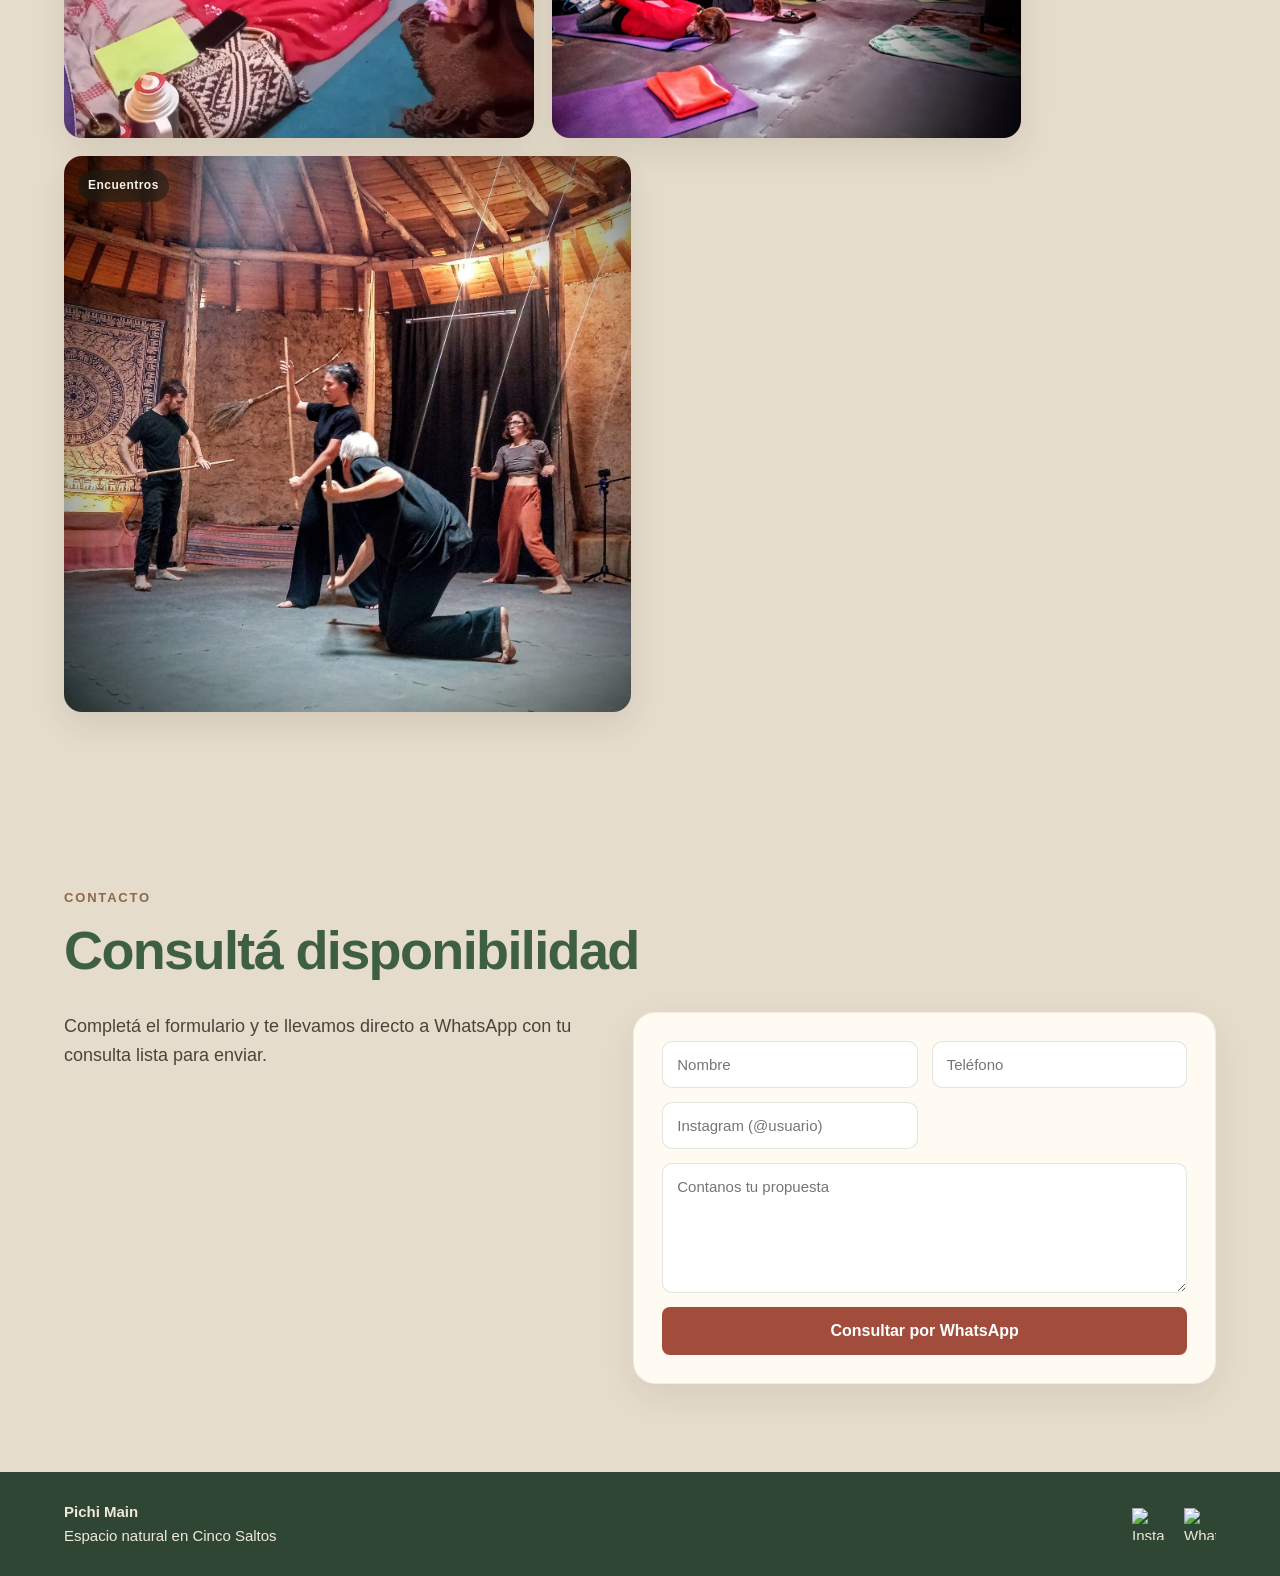
==== commit 4c855a92: "Update index.html Agregue el recordatorio de proximos eventos" ====
--- a/Pichi Web/index.html
+++ b/Pichi Web/index.html
@@ -155,6 +155,20 @@
       </div>
     </div>
   </section>
+  <section class="comunidad">
+  <div class="contenedor">
+    <h2>Comunidad Pichi Main</h2>
+    <p>Recibí información anticipada de los próximos eventos (mínimo 3 por mes).</p>
+
+    <a 
+      href="https://wa.me/542996150448?text=Hola!%20Quiero%20recibir%20novedades%20de%20los%20proximos%20eventos%20en%20Pichi%20Main"
+      target="_blank"
+      class="btn-comunidad"
+    >
+      Recibir próximos eventos
+    </a>
+  </div>
+</section>
 
   <!-- RESTO DEL SITIO SIN MODIFICACIONES -->
 
@@ -478,4 +492,4 @@
   });
 </script>
 </body>
-</html>+</html>
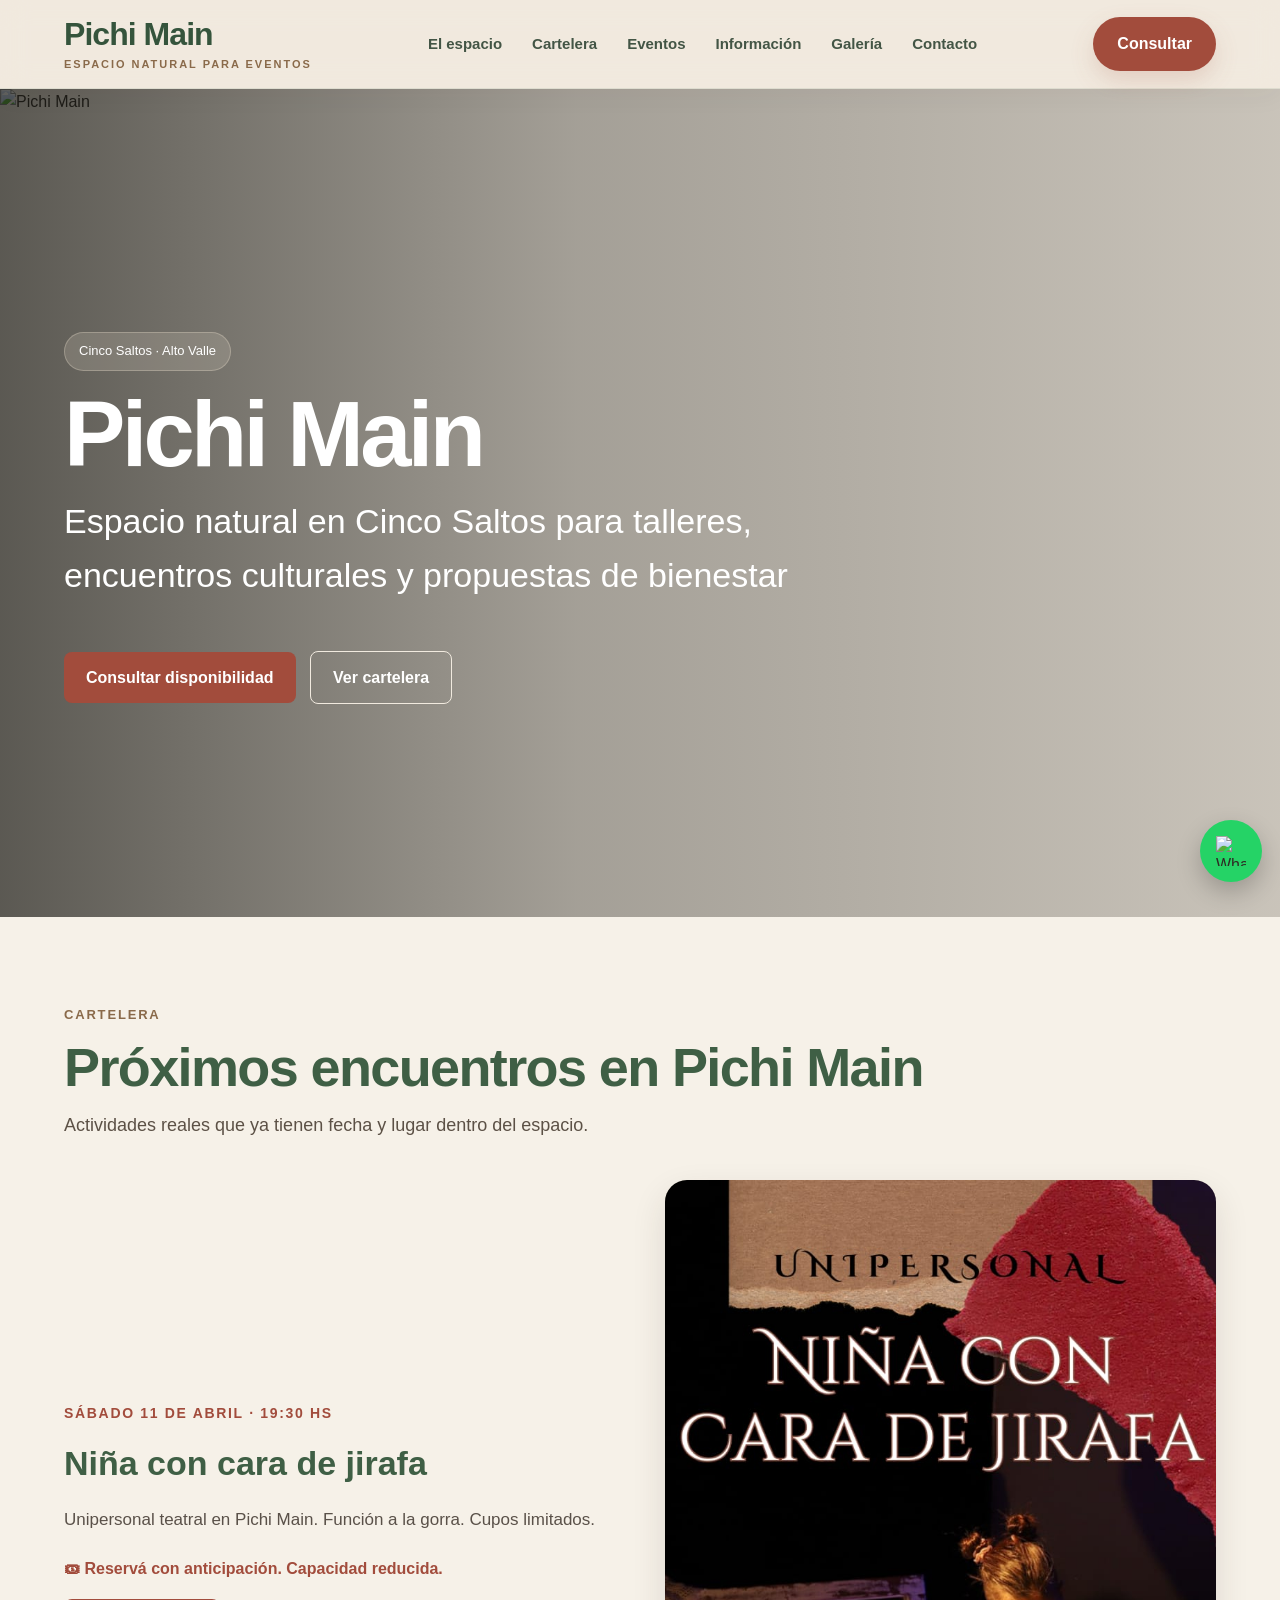
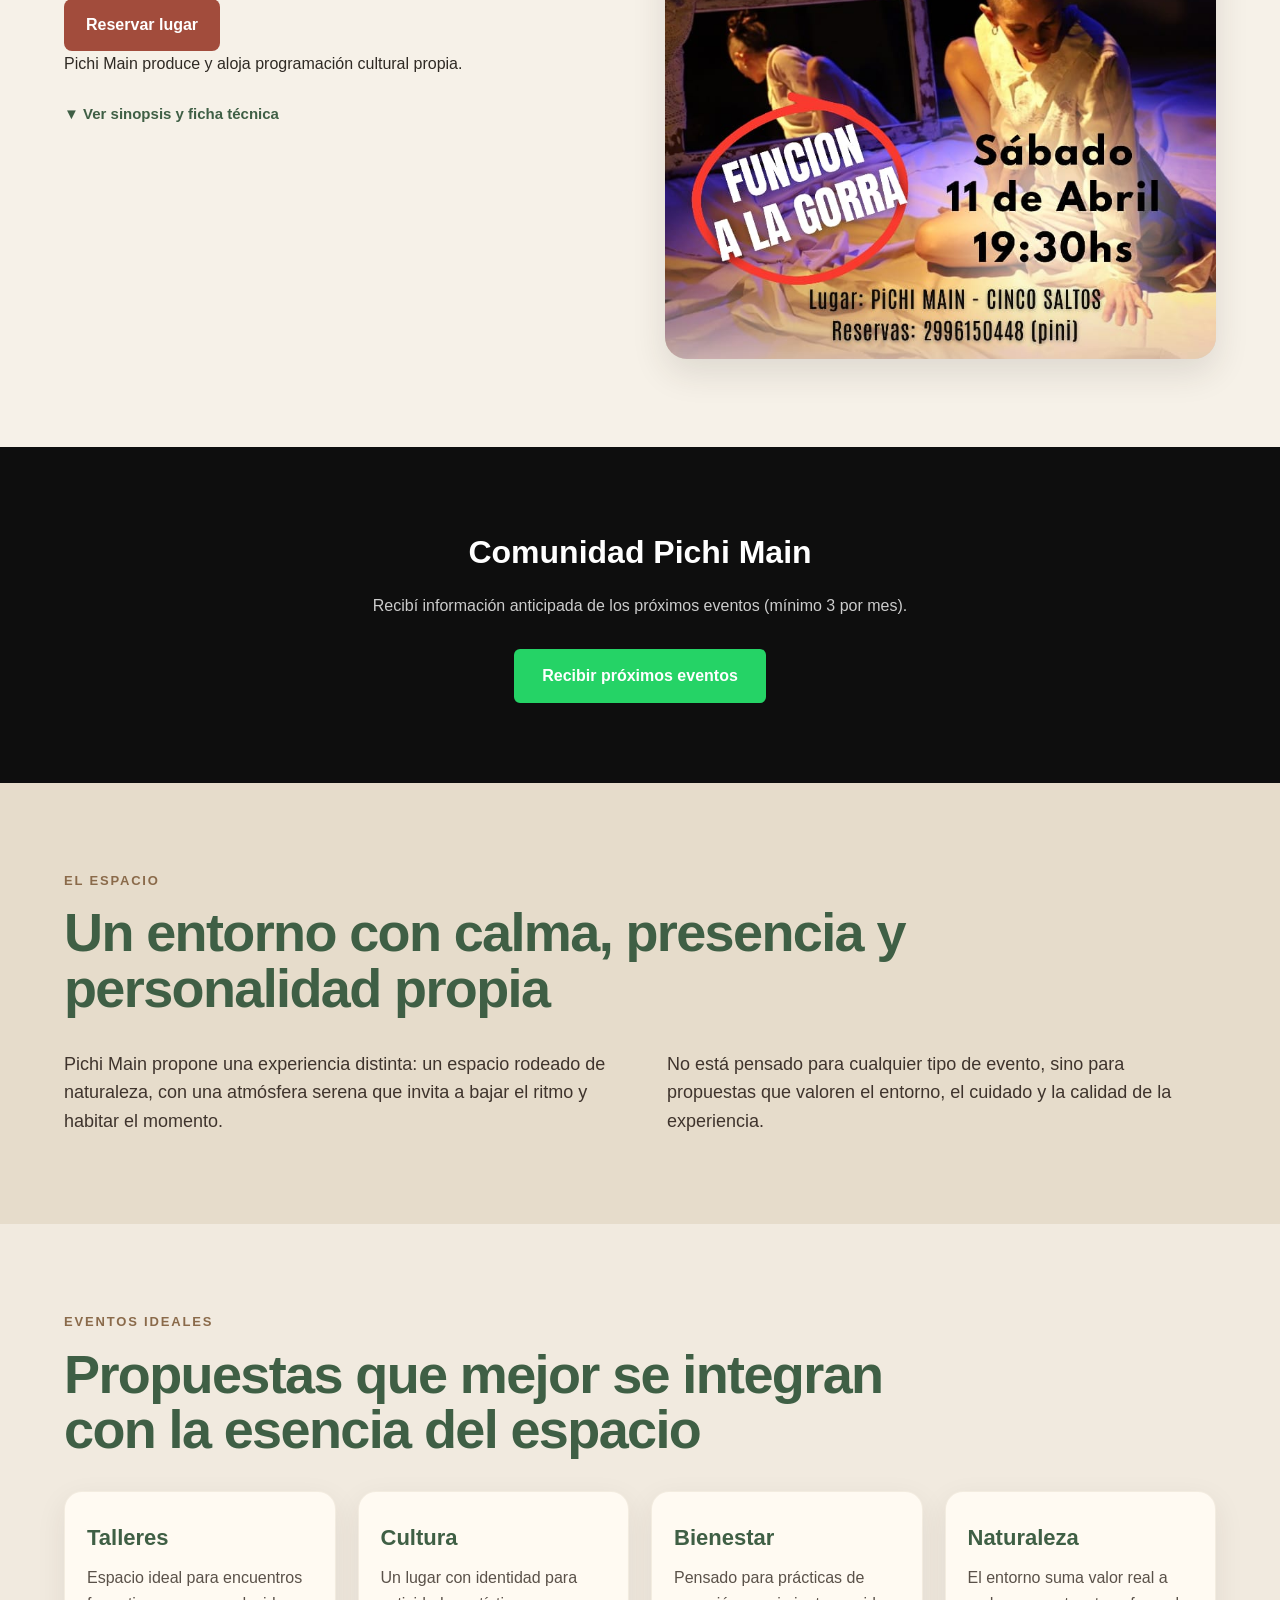
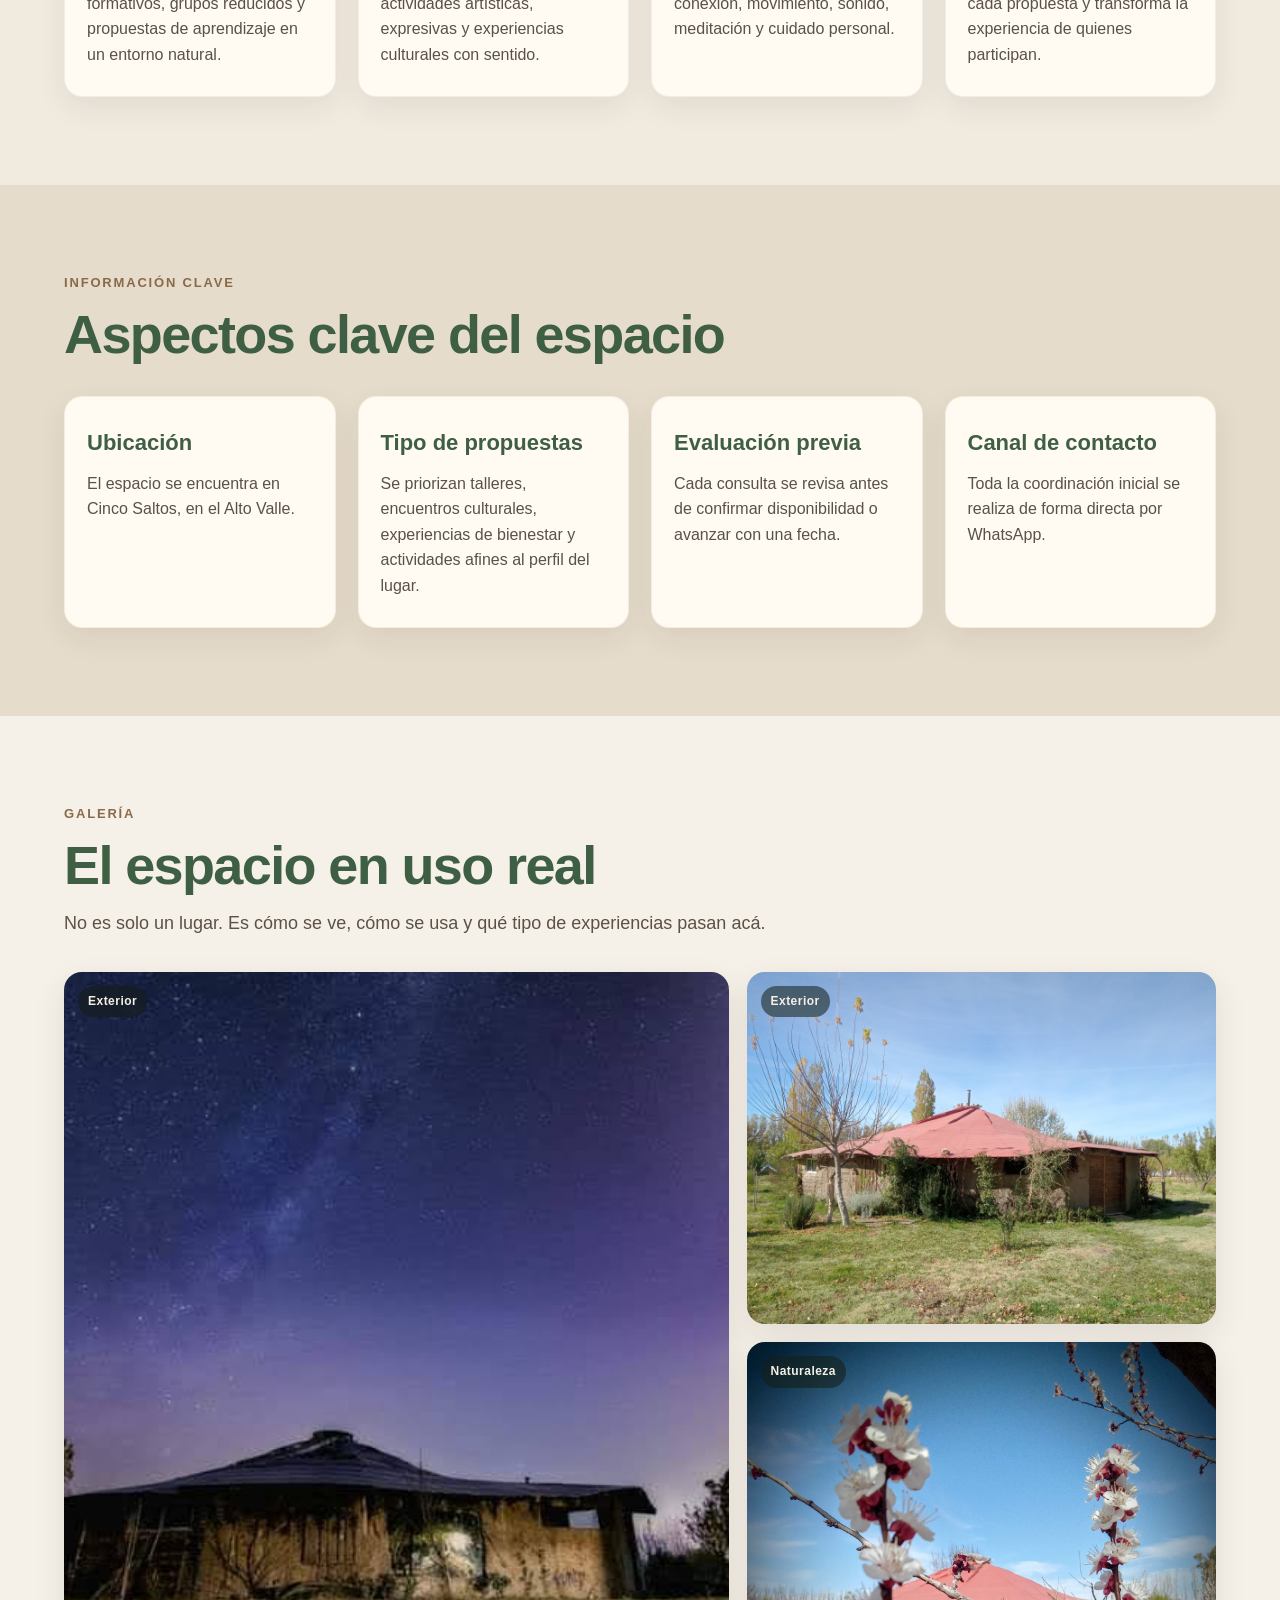
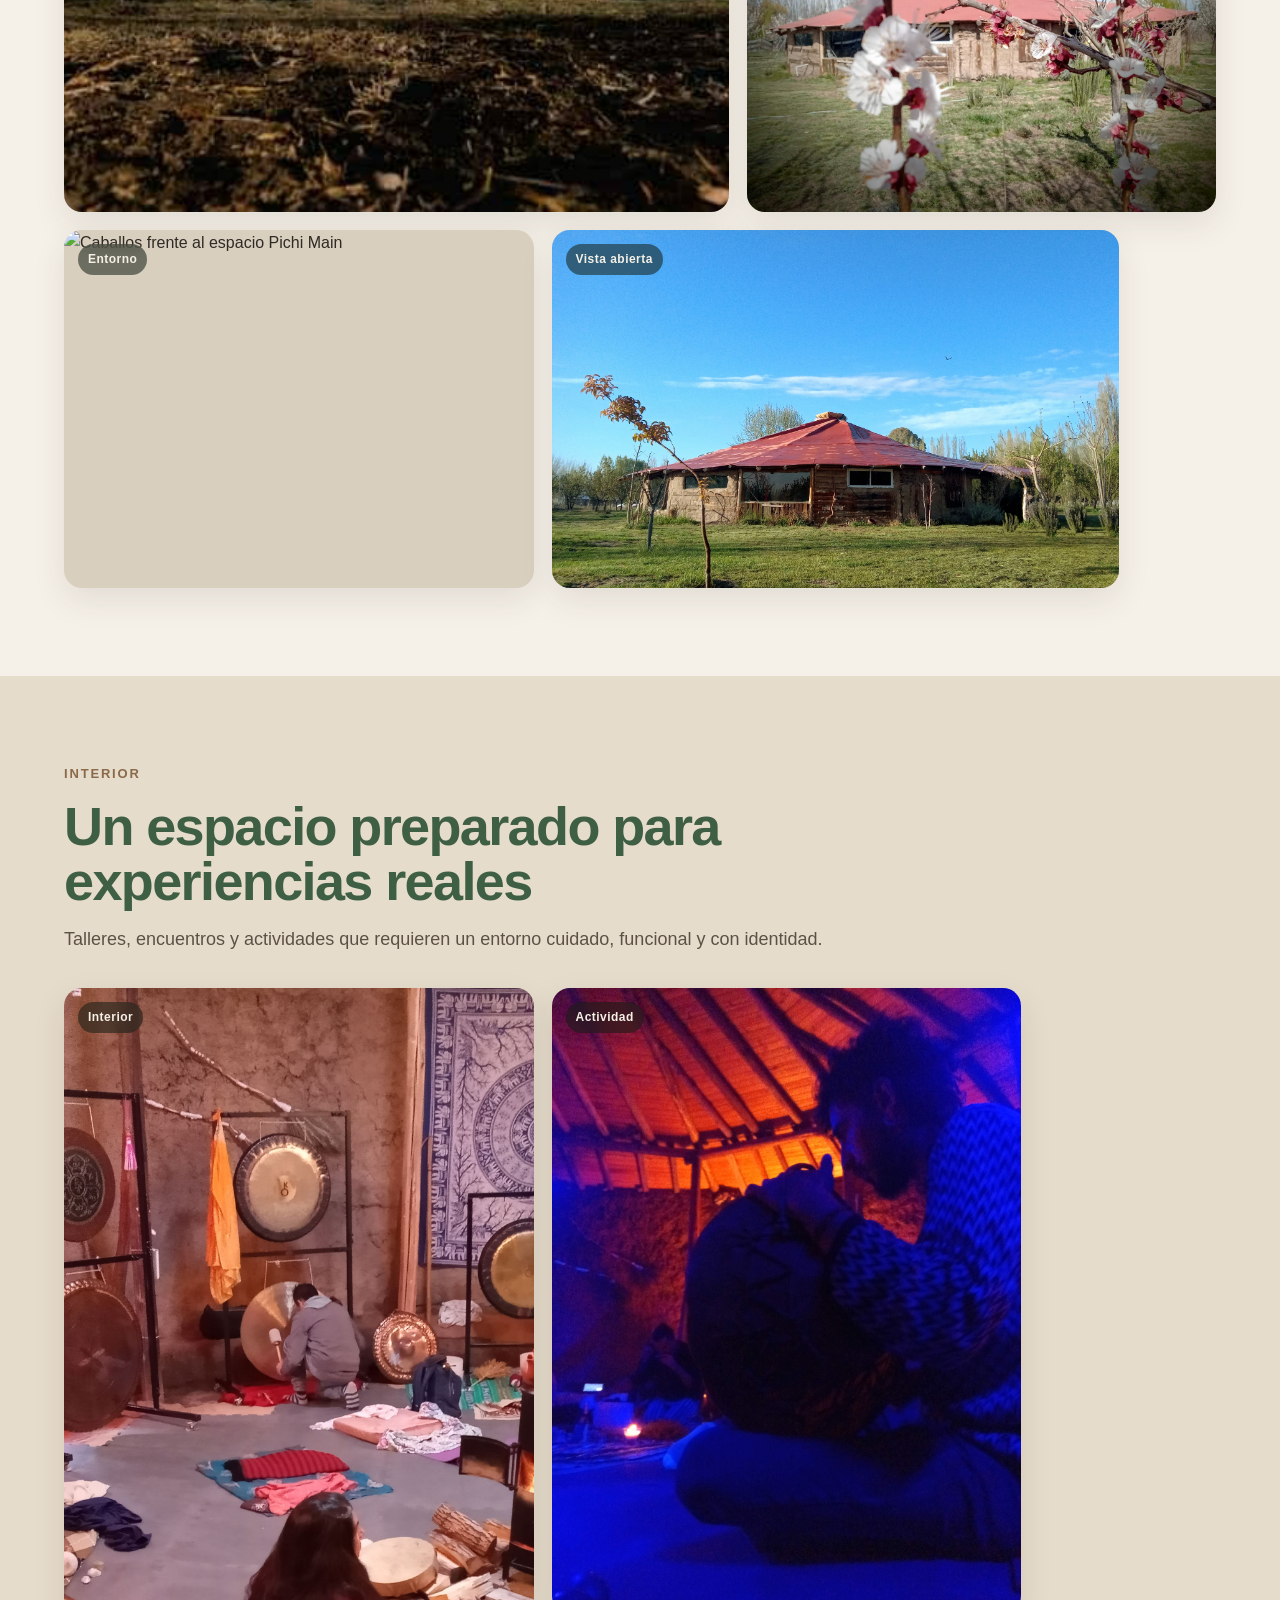
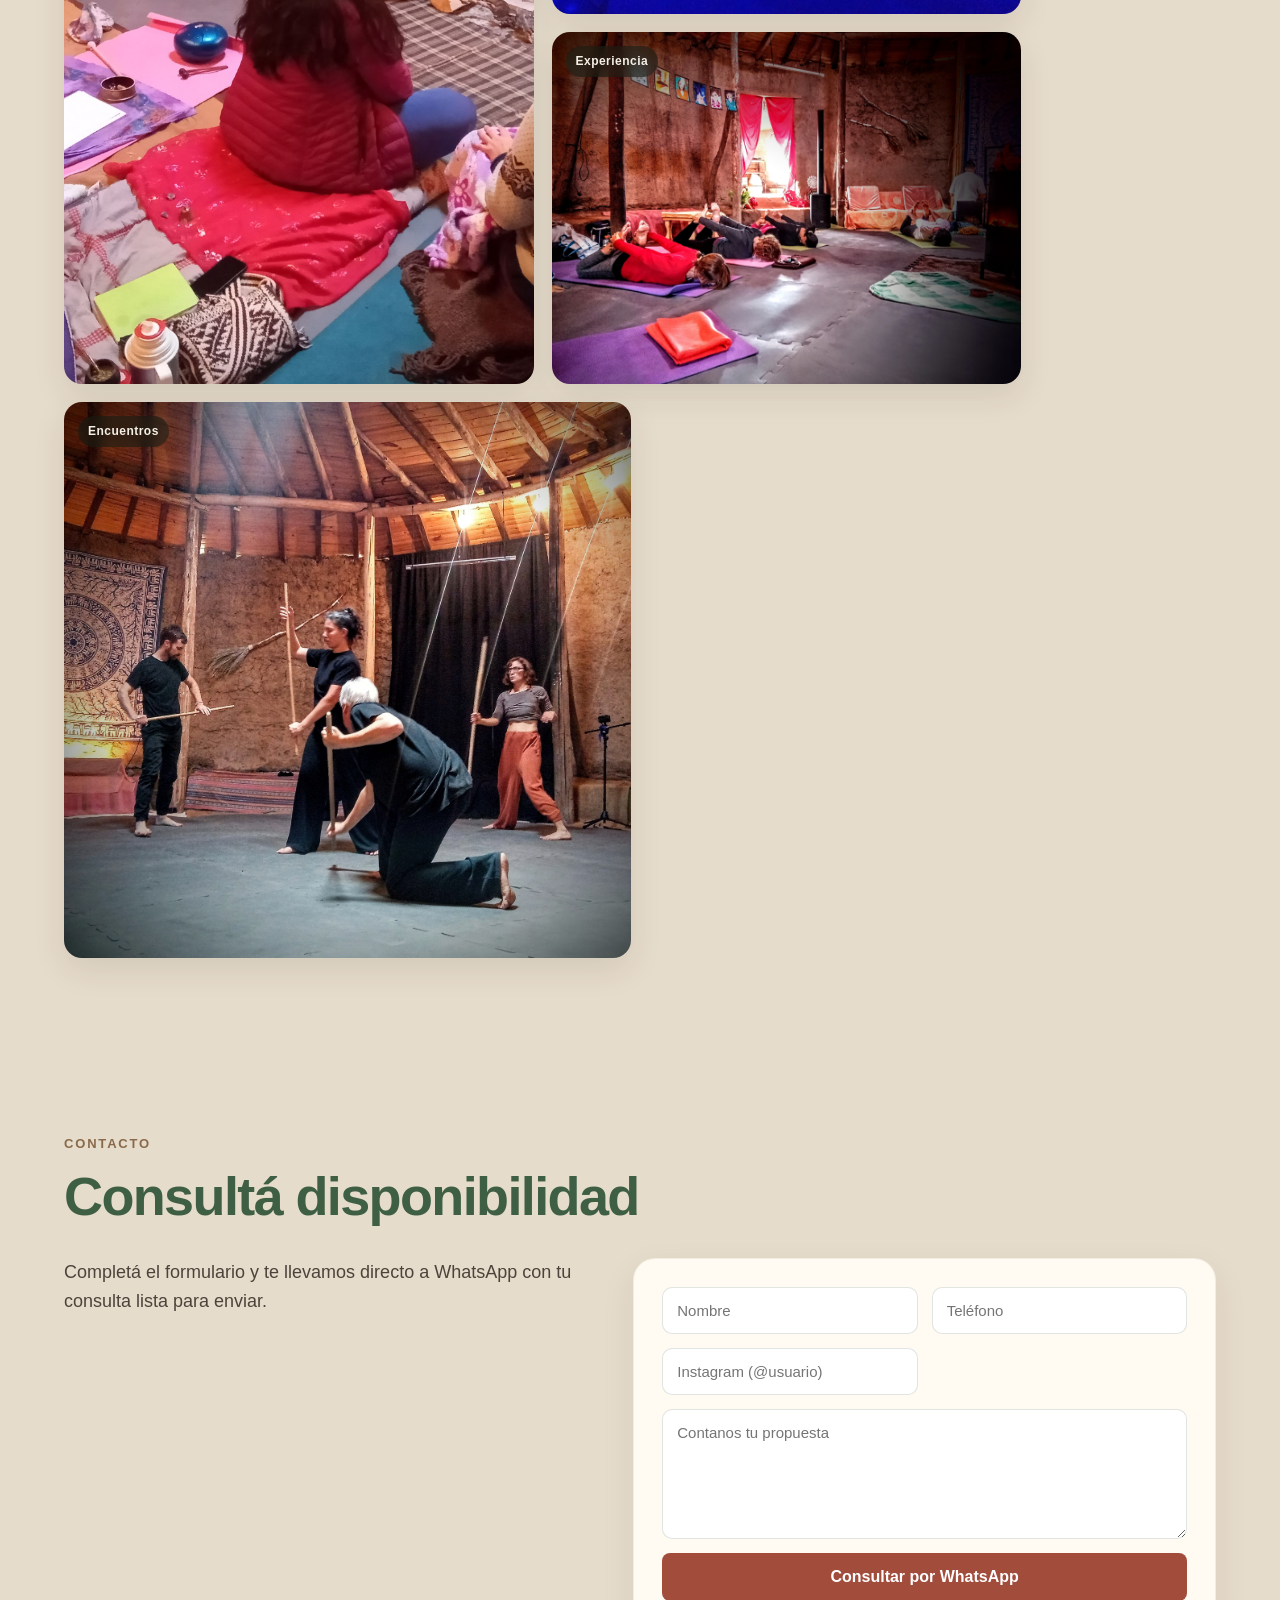
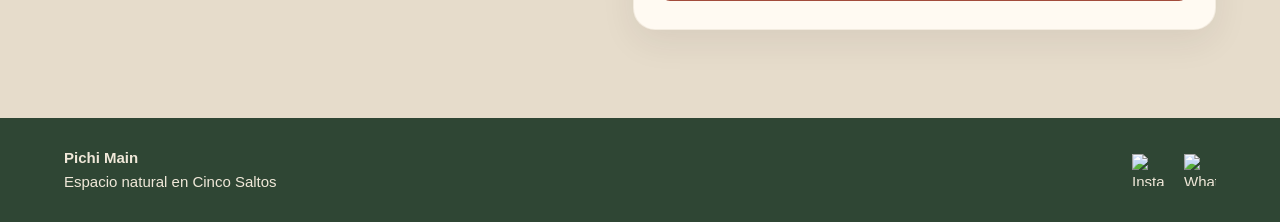
==== commit 03da04ed: "Update index.html" ====
--- a/Pichi Web/index.html
+++ b/Pichi Web/index.html
@@ -161,7 +161,7 @@
     <p>Recibí información anticipada de los próximos eventos (mínimo 3 por mes).</p>
 
     <a 
-      href="https://wa.me/542996150448?text=Hola!%20Quiero%20recibir%20novedades%20de%20los%20proximos%20eventos%20en%20Pichi%20Main"
+      href="https://wa.me/542996726460?text=Hola!%20Quiero%20recibir%20novedades%20de%20los%20proximos%20eventos%20en%20Pichi%20Main"
       target="_blank"
       class="btn-comunidad"
     >
--- a/Pichi Web/style.css
+++ b/Pichi Web/style.css
@@ -869,4 +869,41 @@
   margin-top: 15px;
   font-size: 14px;
   color: #6b6156;
-}+}
+/* ===============================
+   COMUNIDAD PICHI MAIN
+================================= */
+
+.comunidad {
+  background-color: #0e0e0e;
+  padding: 80px 20px;
+  text-align: center;
+}
+
+.comunidad h2 {
+  font-size: 2rem;
+  margin-bottom: 15px;
+  color: #ffffff;
+}
+
+.comunidad p {
+  font-size: 1rem;
+  margin-bottom: 30px;
+  color: #cccccc;
+}
+
+.btn-comunidad {
+  display: inline-block;
+  background-color: #25D366;
+  color: #ffffff;
+  padding: 14px 28px;
+  border-radius: 6px;
+  text-decoration: none;
+  font-weight: 600;
+  transition: 0.3s ease;
+}
+
+.btn-comunidad:hover {
+  background-color: #1ebe5d;
+  transform: translateY(-2px);
+}
